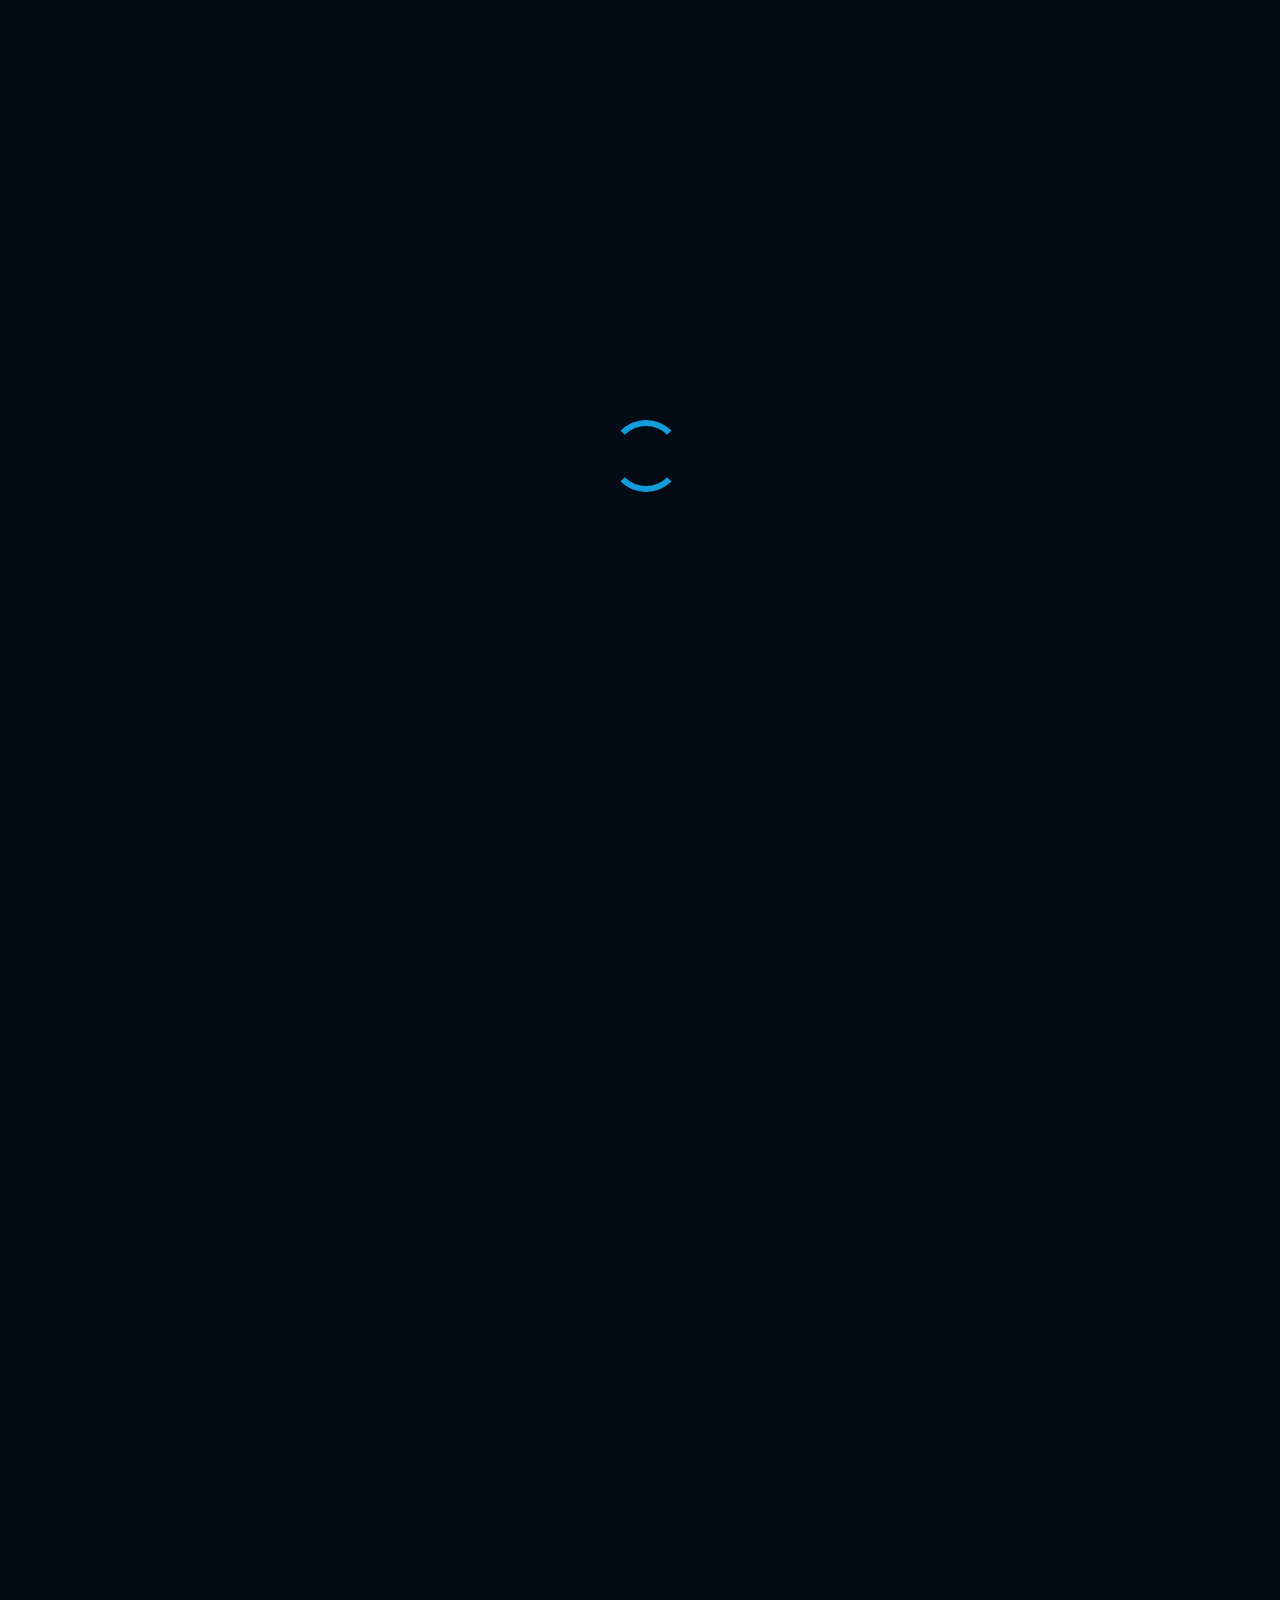
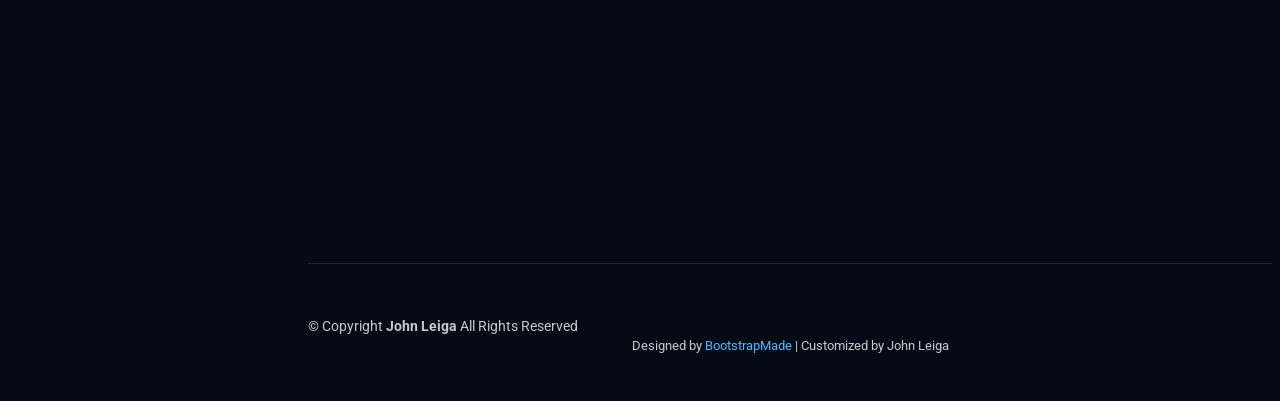
==== aerospace-pressure-transducer-redesign.html @ 1d70f631 "cosmetic update, removed location info, updated page names to reflect project titles" ====
<!DOCTYPE html>
<html lang="en">

<head>
  <meta charset="utf-8">
  <meta content="width=device-width, initial-scale=1.0" name="viewport">
  <title>Aerospace Pressure Transducer Redesign | John Leiga</title>
  <meta content="Project details for an aerospace pressure transducer redesign completed by John Leiga." name="description">
  <meta content="Pressure Transducer, Aerospace, Mechanical Engineer, John Leiga" name="keywords">

  <link href="assets/img/favicon.png" rel="icon">
  <link href="assets/img/apple-touch-icon.png" rel="apple-touch-icon">

  <link href="https://fonts.googleapis.com" rel="preconnect">
  <link href="https://fonts.gstatic.com" rel="preconnect" crossorigin>
  <link href="https://fonts.googleapis.com/css2?family=Roboto:ital,wght@0,100;0,300;0,400;0,500;0,700;0,900;1,100;0,300;1,400;1,500;1,700;1,900&family=Poppins:ital,wght@0,100;0,200;0,300;0,400;0,500;0,600;0,700;0,800;0,900;1,100;1,200;1,300;1,400;1,500;1,600;1,700;1,800;1,900&family=Raleway:ital,wght@0,100;0,200;0,300;0,400;0,500;0,600;0,700;0,800;0,900;1,100;1,200;1,300;1,400;1,500;1,600;1,700;1,800;1,900&display=swap" rel="stylesheet">

  <link href="assets/vendor/bootstrap/css/bootstrap.min.css" rel="stylesheet">
  <link href="assets/vendor/bootstrap-icons/bootstrap-icons.css" rel="stylesheet">
  <link href="assets/vendor/aos/aos.css" rel="stylesheet">
  <link href="assets/vendor/glightbox/css/glightbox.min.css" rel="stylesheet">
  <link href="assets/vendor/swiper/swiper-bundle.min.css" rel="stylesheet">

  <link href="assets/css/main.css" rel="stylesheet">
</head>

<body class="portfolio-details-page">

  <header id="header" class="header dark-background d-flex flex-column">
    <i class="header-toggle d-xl-none bi bi-list"></i>

    <div class="profile-img">
      <img src="assets/img/headshot3.jpg" alt="John Leiga" class="img-fluid rounded-circle">
    </div>

    <a href="index.html" class="logo d-flex align-items-center justify-content-center">
      <h1 class="sitename">John Leiga</h1>
    </a>

    <div class="social-links text-center">
      <a href="https://github.com/johnleiga" class="github" target="_blank" rel="noopener noreferrer"><i class="bi bi-github"></i></a>
      <a href="https://www.linkedin.com/in/john-leiga-a56b13180/" class="linkedin" target="_blank" rel="noopener noreferrer"><i class="bi bi-linkedin"></i></a>
      <a href="mailto:johnleiga9@gmail.com"><i class="bi bi-envelope"></i></a>
    </div>

    <nav id="navmenu" class="navmenu">
      <ul>
        <li><a href="index.html"><i class="bi bi-arrow-left-short navicon"></i>Return to Main Page</a></li>
      </ul>
    </nav>
  </header>

  <main class="main">

    <div class="page-title dark-background">
      <div class="container d-lg-flex justify-content-between align-items-center">
        <h1 class="mb-2 mb-lg-0">Aerospace Pressure Transducer Redesign</h1>
        <nav class="breadcrumbs">
          <ol>
            <li><a href="index.html">Home</a></li>
            <li class="current">Transducer Project</li>
          </ol>
        </nav>
      </div>
    </div>

    <section id="portfolio-details" class="portfolio-details section">
      <div class="container" data-aos="fade-up" data-aos-delay="100">

        <div class="row gy-4">

          <div class="col-lg-8">
            <div class="portfolio-details-slider swiper init-swiper">
              <script type="application/json" class="swiper-config">
                {
                  "loop": true,
                  "speed": 600,
                  "autoplay": {
                    "delay": 5000
                  },
                  "slidesPerView": "auto",
                  "pagination": {
                    "el": ".swiper-pagination",
                    "type": "bullets",
                    "clickable": true
                  }
                }
              </script>

              <div class="swiper-wrapper align-items-center">
                <div class="swiper-slide">
                  <img src="assets/img/portfolio/transducer-2.jpg.png" alt="Aerospace pressure transducer project image 3">
                </div>
              </div>
              <div class="swiper-pagination"></div>
            </div>
          </div>

          <div class="col-lg-4">
            <div class="portfolio-info project-summary-card" data-aos="fade-up" data-aos-delay="200">
              <h3>Project Summary</h3>
              <ul>
                <li><strong>Project Type</strong>: Aerospace hardware redesign</li>
                <li><strong>Role</strong>: Project Engineer</li>
                <li><strong>Primary Focus</strong>: Architecture redesign, cost reduction, validation</li>
                <li><strong>Outcome</strong>: Preserved a $40M+ program</li>
                <li><strong>Key Results</strong>: ~30% system cost reduction, ~50% gage component cost reduction</li>
              </ul>
            </div>

            <div class="portfolio-description" data-aos="fade-up" data-aos-delay="300">
              <h2>Redesigning the architecture instead of trimming the edges</h2>
              <p>
                This project focused on a high-reliability aerospace pressure transducer used in launch vehicle propulsion, satellite propellant tanks, and cryogenic service.
              </p>
              <p>
                A major customer required a steep cost reduction that put a $40M+ program at risk. The existing design did not have enough margin to absorb that reduction through incremental changes, so I approached the problem at the architecture level.
              </p>
            </div>
          </div>

        </div>

        <div class="row gy-4 mt-4">
          <div class="col-lg-12">
            <div class="portfolio-description" data-aos="fade-up" data-aos-delay="350">
              <h3>What I did</h3>
              <p>
                I identified the source of reference pressure error and redesigned the diaphragm and gage geometry so the structure operated primarily in compression instead of expansion. That change reduced the error enough to eliminate the secondary reference pressure gage.
              </p>
              <p>
                Removing that subsystem also enabled the use of lower-cost standard electronics while maintaining performance requirements.
              </p>
              <p>
                I completed full assembly design in SolidWorks, performed structural analysis, created GD&amp;T drawing packages, and worked through tolerance considerations around diaphragm motion and sensor gap. I then built and validated prototype hardware across critical pressure ranges to verify that the redesign met requirements and eliminated the original error source.
              </p>

              <h3>Why it mattered</h3>
              <ul class="content-list">
                <li><i class="bi bi-check-circle"></i> <span>Preserved a major aerospace program that was at risk due to cost pressure</span></li>
                <li><i class="bi bi-check-circle"></i> <span>Achieved approximately 30% system cost reduction</span></li>
                <li><i class="bi bi-check-circle"></i> <span>Reduced mechanical gage component cost by approximately 50%</span></li>
                <li><i class="bi bi-check-circle"></i> <span>Validated the redesign through prototype build and testing</span></li>
              </ul>

              <h3>Engineering themes</h3>
              <p>
                This project reflects first-principles reasoning, architecture-level design, and prototype validation used to improve both performance and cost.
              </p>
            </div>
          </div>
        </div>

      </div>
    </section>

  </main>

  <footer id="footer" class="footer position-relative light-background">
    <div class="container">
      <div class="copyright text-center ">
        <p>© <span>Copyright</span> <strong class="px-1 sitename">John Leiga</strong> <span>All Rights Reserved</span></p>
      </div>
      <div class="credits">
        Designed by <a href="https://bootstrapmade.com/" target="_blank" rel="noopener noreferrer">BootstrapMade</a> | Customized by John Leiga
      </div>
    </div>
  </footer>

  <a href="#" id="scroll-top" class="scroll-top d-flex align-items-center justify-content-center"><i class="bi bi-arrow-up-short"></i></a>
  <div id="preloader"></div>

  <script src="assets/vendor/bootstrap/js/bootstrap.bundle.min.js"></script>
  <script src="assets/vendor/php-email-form/validate.js"></script>
  <script src="assets/vendor/aos/aos.js"></script>
  <script src="assets/vendor/typed.js/typed.umd.js"></script>
  <script src="assets/vendor/purecounter/purecounter_vanilla.js"></script>
  <script src="assets/vendor/waypoints/noframework.waypoints.js"></script>
  <script src="assets/vendor/glightbox/js/glightbox.min.js"></script>
  <script src="assets/vendor/imagesloaded/imagesloaded.pkgd.min.js"></script>
  <script src="assets/vendor/isotope-layout/isotope.pkgd.min.js"></script>
  <script src="assets/vendor/swiper/swiper-bundle.min.js"></script>
  <script src="assets/js/main.js"></script>

</body>

</html>
---- assets/css/main.css ----
/**
* Template Name: iPortfolio
* Template URL: https://bootstrapmade.com/iportfolio-bootstrap-portfolio-websites-template/
* Updated: Jun 29 2024 with Bootstrap v5.3.3
* Author: BootstrapMade.com
* License: https://bootstrapmade.com/license/
*/

/*--------------------------------------------------------------
# Font & Color Variables
# Help: https://bootstrapmade.com/color-system/
--------------------------------------------------------------*/
/* Fonts */
:root {
  --default-font: "Roboto",  system-ui, -apple-system, "Segoe UI", Roboto, "Helvetica Neue", Arial, "Noto Sans", "Liberation Sans", sans-serif, "Apple Color Emoji", "Segoe UI Emoji", "Segoe UI Symbol", "Noto Color Emoji";
  --heading-font: "Raleway",  sans-serif;
  --nav-font: "Poppins",  sans-serif;
}

/* Global Colors - The following color variables are used throughout the website. Updating them here will change the color scheme of the entire website */
:root { 
  --background-color: #ffffff; /* Background color for the entire website, including individual sections */
  --default-color: #272829; /* Default color used for the majority of the text content across the entire website */
  --heading-color: #050d18; /* Color for headings, subheadings and title throughout the website */
  --accent-color: #149ddd; /* Accent color that represents your brand on the website. It's used for buttons, links, and other elements that need to stand out */
  --surface-color: #ffffff; /* The surface color is used as a background of boxed elements within sections, such as cards, icon boxes, or other elements that require a visual separation from the global background. */
  --contrast-color: #ffffff; /* Contrast color for text, ensuring readability against backgrounds of accent, heading, or default colors. */
}

/* Nav Menu Colors - The following color variables are used specifically for the navigation menu. They are separate from the global colors to allow for more customization options */
:root {
  --nav-color: #a8a9b4;  /* The default color of the main navmenu links */
  --nav-hover-color: #ffffff; /* Applied to main navmenu links when they are hovered over or active */
  --nav-mobile-background-color: #040b14; /* Used as the background color for mobile navigation menu */
  --nav-dropdown-background-color: #040b14; /* Used as the background color for dropdown items that appear when hovering over primary navigation items */
  --nav-dropdown-color: #a8a9b4; /* Used for navigation links of the dropdown items in the navigation menu. */
  --nav-dropdown-hover-color: #ffffff; /* Similar to --nav-hover-color, this color is applied to dropdown navigation links when they are hovered over. */
}

/* Color Presets - These classes override global colors when applied to any section or element, providing reuse of the sam color scheme. */

.light-background {
  --background-color: #f4fafd;
  --surface-color: #ffffff;
}

.dark-background {
  --background-color: #040b14;
  --default-color: #ffffff;
  --heading-color: #ffffff;
  --surface-color: #151f2b;
  --contrast-color: #ffffff;
}

/* Smooth scroll */
:root {
  scroll-behavior: smooth;
}

/*--------------------------------------------------------------
# General Styling & Shared Classes
--------------------------------------------------------------*/
body {
  color: var(--default-color);
  background-color: var(--background-color);
  font-family: var(--default-font);
}

a {
  color: var(--accent-color);
  text-decoration: none;
  transition: 0.3s;
}

a:hover {
  color: color-mix(in srgb, var(--accent-color), transparent 25%);
  text-decoration: none;
}

h1,
h2,
h3,
h4,
h5,
h6 {
  color: var(--heading-color);
  font-family: var(--heading-font);
}

/* PHP Email Form Messages
------------------------------*/
.php-email-form .error-message {
  display: none;
  background: #df1529;
  color: #ffffff;
  text-align: left;
  padding: 15px;
  margin-bottom: 24px;
  font-weight: 600;
}

.php-email-form .sent-message {
  display: none;
  color: #ffffff;
  background: #059652;
  text-align: center;
  padding: 15px;
  margin-bottom: 24px;
  font-weight: 600;
}

.php-email-form .loading {
  display: none;
  background: var(--surface-color);
  text-align: center;
  padding: 15px;
  margin-bottom: 24px;
}

.php-email-form .loading:before {
  content: "";
  display: inline-block;
  border-radius: 50%;
  width: 24px;
  height: 24px;
  margin: 0 10px -6px 0;
  border: 3px solid var(--accent-color);
  border-top-color: var(--surface-color);
  animation: php-email-form-loading 1s linear infinite;
}

@keyframes php-email-form-loading {
  0% {
    transform: rotate(0deg);
  }

  100% {
    transform: rotate(360deg);
  }
}

/*--------------------------------------------------------------
# Global Header
--------------------------------------------------------------*/
.header {
  color: var(--default-color);
  background-color: var(--background-color);
  position: fixed;
  top: 0;
  left: 0;
  bottom: 0;
  padding: 0 15px;
  width: 300px;
  transition: all ease-in-out 0.3s;
  overflow-y: auto;
  z-index: 997;
  border-right: 1px solid color-mix(in srgb, var(--default-color), transparent 90%);
}

.header .profile-img img {
  margin: 15px auto;
  display: block;
  width: 120px;
  border: 8px solid color-mix(in srgb, var(--default-color), transparent 85%);
}

.header .logo {
  line-height: 1;
  margin-bottom: 15px;
}

.header .logo img {
  max-height: 32px;
  margin-right: 8px;
}

.header .logo h1 {
  font-size: 24px;
  margin: 0;
  font-weight: 700;
  color: var(--heading-color);
}

.header .social-links {
  margin: 0 0 20px 0;
}

.header .social-links a {
  font-size: 16px;
  display: inline-flex;
  align-items: center;
  justify-content: center;
  background: color-mix(in srgb, var(--default-color), transparent 90%);
  color: var(--default-color);
  margin: 0 2px;
  border-radius: 50%;
  text-align: center;
  width: 40px;
  height: 40px;
  transition: 0.3s;
}

.header .social-links a:hover {
  color: var(--contrast-color);
  background: var(--accent-color);
}

@media (min-width: 1200px) {

  .header~main,
  .header~#footer {
    margin-left: 300px;
  }
}

@media (max-width: 1199px) {
  .header {
    left: -100%;
  }
}

.header.header-show {
  left: 0;
}

.header .header-toggle {
  color: var(--contrast-color);
  background-color: var(--accent-color);
  font-size: 22px;
  display: flex;
  align-items: center;
  justify-content: center;
  width: 40px;
  height: 40px;
  border-radius: 50%;
  cursor: pointer;
  position: fixed;
  top: 15px;
  right: 15px;
  z-index: 9999;
  transition: background-color 0.3s;
}

.header .header-toggle:hover {
  color: var(--contrast-color);
  background-color: color-mix(in srgb, var(--accent-color) 90%, white 15%);
}

/*--------------------------------------------------------------
# Navigation Menu
--------------------------------------------------------------*/
.mobile-nav-toggle {
  display: none;
}

.navmenu {
  padding: 0;
  z-index: 9997;
}

.navmenu ul {
  list-style: none;
  padding: 0 0 20px 0;
  margin: 0;
}

.navmenu a,
.navmenu a:focus {
  color: var(--nav-color);
  padding: 15px 10px;
  font-family: var(--nav-font);
  font-size: 16px;
  font-weight: 400;
  display: flex;
  align-items: center;
  white-space: nowrap;
  transition: 0.3s;
  width: 100%;
}

.navmenu a .navicon,
.navmenu a:focus .navicon {
  font-size: 20px;
  margin-right: 10px;
}

.navmenu a .toggle-dropdown,
.navmenu a:focus .toggle-dropdown {
  font-size: 12px;
  line-height: 0;
  margin-left: auto;
  width: 30px;
  height: 30px;
  display: flex;
  align-items: center;
  justify-content: center;
  border-radius: 50%;
  transition: 0.3s;
  flex-shrink: 0;
  background-color: color-mix(in srgb, var(--accent-color), transparent 90%);
}

.navmenu a .toggle-dropdown:hover,
.navmenu a:focus .toggle-dropdown:hover {
  background-color: var(--accent-color);
  color: var(--contrast-color);
}

.navmenu a:hover,
.navmenu .active,
.navmenu .active:focus {
  color: var(--nav-hover-color);
}

.navmenu a:hover .navicon,
.navmenu .active .navicon,
.navmenu .active:focus .navicon {
  color: var(--accent-color);
}

.navmenu .active .toggle-dropdown,
.navmenu .active:focus .toggle-dropdown {
  background-color: var(--accent-color);
  color: var(--contrast-color);
  transform: rotate(180deg);
}

.navmenu .dropdown {
  display: block;
}

.navmenu .dropdown a,
.navmenu .dropdown a:focus {
  color: --nav-dropdown-color;
}

.navmenu .dropdown a:hover,
.navmenu .dropdown .active,
.navmenu .dropdown .active:focus {
  color: var(--nav-dropdown-hover-color);
}

.navmenu .dropdown ul {
  position: static;
  display: none;
  z-index: 99;
  padding: 5px 10px;
  margin: 5px 10px;
  background-color: var(--nav-dropdown-background-color);
  border: 1px solid color-mix(in srgb, var(--default-color), transparent 90%);
  box-shadow: none;
  transition: all 0.5s ease-in-out;
}

.navmenu .dropdown ul ul {
  background-color: rgba(33, 37, 41, 0.1);
}

.navmenu .dropdown>.dropdown-active {
  display: block;
  background-color: rgba(33, 37, 41, 0.03);
}

/*--------------------------------------------------------------
# Global Footer
--------------------------------------------------------------*/
.footer {
  color: var(--default-color);
  background-color: var(--background-color);
  font-size: 14px;
  padding: 40px 0;
  position: relative;
  border-top: 1px solid color-mix(in srgb, var(--default-color), transparent 90%);
}

.footer .copyright p {
  margin-bottom: 0;
}

.footer .credits {
  margin-top: 4px;
  font-size: 13px;
  text-align: center;
}

/*--------------------------------------------------------------
# Preloader
--------------------------------------------------------------*/
#preloader {
  position: fixed;
  inset: 0;
  z-index: 999999;
  overflow: hidden;
  background: var(--background-color);
  transition: all 0.6s ease-out;
}

#preloader:before {
  content: "";
  position: fixed;
  top: calc(50% - 30px);
  left: calc(50% - 30px);
  border: 6px solid #ffffff;
  border-color: var(--accent-color) transparent var(--accent-color) transparent;
  border-radius: 50%;
  width: 60px;
  height: 60px;
  animation: animate-preloader 1.5s linear infinite;
}

@keyframes animate-preloader {
  0% {
    transform: rotate(0deg);
  }

  100% {
    transform: rotate(360deg);
  }
}

/*--------------------------------------------------------------
# Scroll Top Button
--------------------------------------------------------------*/
.scroll-top {
  position: fixed;
  visibility: hidden;
  opacity: 0;
  right: 15px;
  bottom: -15px;
  z-index: 99999;
  background-color: var(--accent-color);
  width: 44px;
  height: 44px;
  border-radius: 50px;
  transition: all 0.4s;
}

.scroll-top i {
  font-size: 24px;
  color: var(--contrast-color);
  line-height: 0;
}

.scroll-top:hover {
  background-color: color-mix(in srgb, var(--accent-color), transparent 20%);
  color: var(--contrast-color);
}

.scroll-top.active {
  visibility: visible;
  opacity: 1;
  bottom: 15px;
}

/*--------------------------------------------------------------
# Disable aos animation delay on mobile devices
--------------------------------------------------------------*/
@media screen and (max-width: 768px) {
  [data-aos-delay] {
    transition-delay: 0 !important;
  }
}

/*--------------------------------------------------------------
# Global Page Titles & Breadcrumbs
--------------------------------------------------------------*/
.page-title {
  color: var(--default-color);
  background-color: var(--background-color);
  padding: 25px 0;
  position: relative;
}

.page-title h1 {
  font-size: 24px;
  font-weight: 700;
}

.page-title .breadcrumbs ol {
  display: flex;
  flex-wrap: wrap;
  list-style: none;
  padding: 0;
  margin: 0;
  font-size: 14px;
  font-weight: 400;
}

.page-title .breadcrumbs ol li+li {
  padding-left: 10px;
}

.page-title .breadcrumbs ol li+li::before {
  content: "/";
  display: inline-block;
  padding-right: 10px;
  color: color-mix(in srgb, var(--default-color), transparent 70%);
}

/*--------------------------------------------------------------
# Global Sections
--------------------------------------------------------------*/
section,
.section {
  color: var(--default-color);
  background-color: var(--background-color);
  padding: 60px 0;
  overflow: clip;
}

/*--------------------------------------------------------------
# Global Section Titles
--------------------------------------------------------------*/
.section-title {
  padding-bottom: 60px;
  position: relative;
}

.section-title h2 {
  font-size: 32px;
  font-weight: 700;
  margin-bottom: 20px;
  padding-bottom: 20px;
  position: relative;
}

.section-title h2:after {
  content: "";
  position: absolute;
  display: block;
  width: 50px;
  height: 3px;
  background: var(--accent-color);
  left: 0;
  bottom: 0;
}

.section-title p {
  margin-bottom: 0;
}

/*--------------------------------------------------------------
# Hero Section
--------------------------------------------------------------*/
.hero {
  width: 100%;
  min-height: 100vh;
  position: relative;
  padding: 80px 0;
  display: flex;
  align-items: center;
  justify-content: center;
}

.hero img {
  position: absolute;
  inset: 0;
  display: block;
  width: 100%;
  height: 100%;
  object-fit: cover;
  z-index: 1;
}

.hero:before {
  content: "";
  background: color-mix(in srgb, var(--background-color), transparent 70%);
  position: absolute;
  inset: 0;
  z-index: 2;
}

.hero .container {
  position: relative;
  z-index: 3;
}

.hero h2 {
  margin: 0;
  font-size: 64px;
  font-weight: 700;
}

.hero p {
  margin: 5px 0 0 0;
  font-size: 26px;
}

.hero p span {
  letter-spacing: 1px;
  border-bottom: 2px solid var(--accent-color);
}

.hero .hero-resume-btn {
  display: inline-flex;
  align-items: center;
  gap: 10px;
  margin-top: 28px;
  padding: 14px 24px;
  border-radius: 999px;
  background: #0d6efd;
  color: #ffffff;
  font-weight: 600;
  letter-spacing: 0.01em;
  box-shadow: 0 14px 28px rgba(13, 110, 253, 0.28);
}

.hero .hero-resume-btn:hover,
.hero .hero-resume-btn:focus {
  background: #3d8bfd;
  color: #ffffff;
  transform: translateY(-1px);
}

.hero .social-links {
  margin-top: 25px;
}

.hero .social-links a {
  font-size: 24px;
  display: inline-block;
  color: color-mix(in srgb, var(--default-color), transparent 50%);
  line-height: 1;
  margin-right: 20px;
  transition: 0.3s;
}

.hero .social-links a:hover {
  color: var(--accent-color);
}

@media (max-width: 768px) {
  .hero h2 {
    font-size: 32px;
  }

  .hero p {
    font-size: 20px;
  }
}

/*--------------------------------------------------------------
# About Section
--------------------------------------------------------------*/
.about .content h2 {
  font-weight: 700;
  font-size: 24px;
}

.about .content ul {
  list-style: none;
  padding: 0;
}

.about .content ul li {
  margin-bottom: 20px;
  display: flex;
  align-items: flex-start;
}

.about .content ul strong {
  margin-right: 10px;
}

.about .content ul i {
  font-size: 16px;
  margin-right: 5px;
  margin-top: 3px;
  color: var(--accent-color);
  line-height: 0;
}

/*--------------------------------------------------------------
# Stats Section
--------------------------------------------------------------*/
.stats .stats-item {
  padding: 30px;
  width: 100%;
}

.stats .stats-item i {
  color: var(--accent-color);
  display: block;
  font-size: 44px;
  float: left;
  line-height: 0;
}

.stats .stats-item .purecounter {
  color: var(--heading-color);
  font-size: 48px;
  line-height: 40px;
  display: block;
  font-weight: 700;
  margin-left: 60px;
}

.stats .stats-item p {
  color: color-mix(in srgb, var(--default-color), transparent 40%);
  padding: 15px 0 0 0;
  margin: 0 0 0 60px;
  font-family: var(--heading-font);
  font-size: 14px;
}

/*--------------------------------------------------------------
# Skills Section
--------------------------------------------------------------*/
.skills .progress {
  height: 60px;
  display: block;
  background: none;
  border-radius: 0;
}

.skills .progress .skill {
  color: var(--heading-color);
  padding: 0;
  margin: 0 0 6px 0;
  text-transform: uppercase;
  display: block;
  font-weight: 600;
  font-family: var(--heading-font);
}

.skills .progress .skill .val {
  float: right;
  font-style: normal;
}

.skills .progress-bar-wrap {
  background: color-mix(in srgb, var(--default-color), transparent 90%);
  height: 10px;
}

.skills .progress-bar {
  width: 1px;
  height: 10px;
  transition: 0.9s;
  background-color: var(--accent-color);
}

/*--------------------------------------------------------------
# Resume Section
--------------------------------------------------------------*/
.resume .resume-title {
  color: var(--heading-color);
  font-size: 26px;
  font-weight: 700;
  margin-top: 20px;
  margin-bottom: 20px;
}

.resume .resume-item {
  padding: 0 0 20px 20px;
  margin-top: -2px;
  border-left: 2px solid var(--accent-color);
  position: relative;
}

.resume .resume-item h4 {
  line-height: 18px;
  font-size: 18px;
  font-weight: 600;
  text-transform: uppercase;
  color: color-mix(in srgb, var(--default-color), transparent 20%);
  margin-bottom: 10px;
}

.resume .resume-item h5 {
  font-size: 16px;
  padding: 5px 15px;
  display: inline-block;
  font-weight: 600;
  margin-bottom: 10px;
}

.resume .resume-item ul {
  padding-left: 20px;
}

.resume .resume-item ul li {
  padding-bottom: 10px;
}

.resume .resume-item:last-child {
  padding-bottom: 0;
}

.resume .resume-item::before {
  content: "";
  position: absolute;
  width: 16px;
  height: 16px;
  border-radius: 50px;
  left: -9px;
  top: 0;
  background: var(--background-color);
  border: 2px solid var(--accent-color);
}

/*--------------------------------------------------------------
# Portfolio Section
--------------------------------------------------------------*/
.portfolio .portfolio-filters {
  padding: 0;
  margin: 0 auto 20px auto;
  list-style: none;
  text-align: center;
}

.portfolio .portfolio-filters li {
  cursor: pointer;
  display: inline-block;
  padding: 0;
  font-size: 14px;
  font-weight: 400;
  margin: 0 10px;
  line-height: 1;
  text-transform: uppercase;
  margin-bottom: 10px;
  transition: all 0.3s ease-in-out;
}

.portfolio .portfolio-filters li:hover,
.portfolio .portfolio-filters li.filter-active {
  color: var(--accent-color);
}

.portfolio .portfolio-filters li:first-child {
  margin-left: 0;
}

.portfolio .portfolio-filters li:last-child {
  margin-right: 0;
}

@media (max-width: 575px) {
  .portfolio .portfolio-filters li {
    font-size: 14px;
    margin: 0 5px;
  }
}

.portfolio .portfolio-content {
  position: relative;
  overflow: hidden;
}

.portfolio .portfolio-content img {
  transition: 0.3s;
}

.portfolio .portfolio-content .portfolio-info {
  opacity: 0;
  position: absolute;
  inset: 0;
  z-index: 3;
  transition: all ease-in-out 0.3s;
  background: rgba(0, 0, 0, 0.6);
  padding: 15px;
}

.portfolio .portfolio-content .portfolio-info h4 {
  font-size: 14px;
  padding: 5px 10px;
  font-weight: 400;
  color: #ffffff;
  display: inline-block;
  background-color: var(--accent-color);
}

.portfolio .portfolio-content .portfolio-info p {
  position: absolute;
  bottom: 10px;
  text-align: center;
  display: inline-block;
  left: 0;
  right: 0;
  font-size: 16px;
  font-weight: 600;
  color: rgba(255, 255, 255, 0.8);
}

.portfolio .portfolio-content .portfolio-info .preview-link,
.portfolio .portfolio-content .portfolio-info .details-link {
  position: absolute;
  left: calc(50% - 40px);
  font-size: 26px;
  top: calc(50% - 14px);
  color: #fff;
  transition: 0.3s;
  line-height: 1.2;
}

.portfolio .portfolio-content .portfolio-info .preview-link:hover,
.portfolio .portfolio-content .portfolio-info .details-link:hover {
  color: var(--accent-color);
}

.portfolio .portfolio-content .portfolio-info .details-link {
  left: 50%;
  font-size: 34px;
  line-height: 0;
}

.portfolio .portfolio-content:hover .portfolio-info {
  opacity: 1;
}

.portfolio .portfolio-content:hover img {
  transform: scale(1.1);
}

/*--------------------------------------------------------------
# Services Section
--------------------------------------------------------------*/
.services .service-item {
  position: relative;
  height: 100%;
  padding: 32px 28px;
  border: 1px solid rgba(255, 255, 255, 0.14);
  border-radius: 0;
}

.services .service-item .icon {
  background: var(--accent-color);
  display: flex;
  align-items: center;
  justify-content: center;
  width: 54px;
  height: 54px;
  border-radius: 50%;
  transition: 0.5s;
  border: 1px solid var(--accent-color);
  margin-right: 20px;
}

.services .service-item .icon i {
  color: var(--contrast-color);
  font-size: 24px;
  line-height: 0;
}

.services .service-item .title {
  font-weight: 700;
  margin-bottom: 15px;
  font-size: 18px;
}

.services .service-item .title a {
  color: var(--heading-color);
}

.services .service-item .title a:hover {
  color: var(--accent-color);
}

.services .service-item .description {
  line-height: 24px;
  font-size: 14px;
}

.services .service-item h3 {
  margin: 22px 0 14px;
}

.services .service-item p {
  margin-bottom: 0;
}

/*--------------------------------------------------------------
# Testimonials Section
--------------------------------------------------------------*/
.testimonials .testimonials-carousel,
.testimonials .testimonials-slider {
  overflow: hidden;
}

.testimonials .testimonial-item {
  box-sizing: content-box;
  text-align: center;
  min-height: 320px;
}

.testimonials .testimonial-item .testimonial-img {
  width: 90px;
  border-radius: 50%;
  margin: 0 auto;
}

.testimonials .testimonial-item h3 {
  font-size: 18px;
  font-weight: bold;
  margin: 10px 0 5px 0;
}

.testimonials .testimonial-item h4 {
  font-size: 14px;
  color: color-mix(in srgb, var(--default-color), transparent 20%);
  margin: 0;
}

.testimonials .testimonial-item .quote-icon-left,
.testimonials .testimonial-item .quote-icon-right {
  color: color-mix(in srgb, var(--accent-color), transparent 40%);
  font-size: 26px;
  line-height: 0;
}

.testimonials .testimonial-item .quote-icon-left {
  display: inline-block;
  left: -5px;
  position: relative;
}

.testimonials .testimonial-item .quote-icon-right {
  display: inline-block;
  right: -5px;
  position: relative;
  top: 10px;
  transform: scale(-1, -1);
}

.testimonials .testimonial-item p {
  font-style: italic;
  margin: 0 15px 15px 15px;
  padding: 20px;
  background-color: var(--surface-color);
  position: relative;
  margin-bottom: 35px;
  border-radius: 6px;
  box-shadow: 0px 2px 15px rgba(0, 0, 0, 0.1);
}

.testimonials .testimonial-item p::after {
  content: "";
  width: 0;
  height: 0;
  border-top: 20px solid var(--surface-color);
  border-right: 20px solid transparent;
  border-left: 20px solid transparent;
  position: absolute;
  bottom: -20px;
  left: calc(50% - 20px);
}

.testimonials .swiper-wrapper {
  height: auto;
}

.testimonials .swiper-pagination {
  margin-top: 40px;
  position: relative;
}

.testimonials .swiper-pagination .swiper-pagination-bullet {
  width: 12px;
  height: 12px;
  background-color: var(--background-color);
  opacity: 1;
  border: 1px solid var(--accent-color);
}

.testimonials .swiper-pagination .swiper-pagination-bullet-active {
  background-color: var(--accent-color);
}

/*--------------------------------------------------------------
# Contact Section
--------------------------------------------------------------*/
.contact .info-wrap {
  background-color: var(--surface-color);
  box-shadow: 0px 0px 20px rgba(0, 0, 0, 0.1);
  padding: 30px;
  border: 1px solid color-mix(in srgb, var(--default-color), transparent 86%);
}

@media (max-width: 575px) {
  .contact .info-wrap {
    padding: 20px;
  }
}

.contact .info-item {
  margin-bottom: 40px;
}

.contact .info-link {
  display: flex;
  align-items: flex-start;
  color: inherit;
}

.contact .info-link:last-child {
  margin-bottom: 0;
}

.contact .info-link:hover,
.contact .info-link:focus {
  color: inherit;
}

.contact .info-item i {
  font-size: 20px;
  color: var(--accent-color);
  background: color-mix(in srgb, var(--accent-color), transparent 92%);
  width: 44px;
  height: 44px;
  display: flex;
  justify-content: center;
  align-items: center;
  border-radius: 50px;
  transition: all 0.3s ease-in-out;
  margin-right: 15px;
}

.contact .info-item h3 {
  padding: 0;
  font-size: 18px;
  font-weight: 700;
  margin-bottom: 5px;
}

.contact .info-item p {
  padding: 0;
  margin-bottom: 0;
  font-size: 14px;
}

.contact .info-wrap ul {
  list-style: none;
  padding: 0;
  margin: 0;
}

.contact .info-wrap ul li {
  display: flex;
  align-items: flex-start;
  margin-bottom: 10px;
}

.contact .info-wrap ul li i {
  font-size: 16px;
  margin-right: 6px;
  margin-top: 2px;
  color: var(--accent-color);
  line-height: 1;
  background: none !important;
  width: auto;
  height: auto;
  border-radius: 0;
}

.contact .info-item:hover i {
  background: var(--accent-color);
  color: var(--contrast-color);
}

.contact .info-link:focus-visible {
  outline: 2px solid var(--accent-color);
  outline-offset: 8px;
  border-radius: 12px;
}

.contact .php-email-form {
  background-color: var(--surface-color);
  height: 100%;
  padding: 30px;
  box-shadow: 0px 0px 20px rgba(0, 0, 0, 0.1);
}

@media (max-width: 575px) {
  .contact .php-email-form {
    padding: 20px;
  }
}

.contact .php-email-form input[type=text],
.contact .php-email-form input[type=email],
.contact .php-email-form textarea {
  font-size: 14px;
  padding: 10px 15px;
  box-shadow: none;
  border-radius: 0;
  color: var(--default-color);
  background-color: var(--surface-color);
  border-color: color-mix(in srgb, var(--default-color), transparent 80%);
}

.contact .php-email-form input[type=text]:focus,
.contact .php-email-form input[type=email]:focus,
.contact .php-email-form textarea:focus {
  border-color: var(--accent-color);
}

.contact .php-email-form input[type=text]::placeholder,
.contact .php-email-form input[type=email]::placeholder,
.contact .php-email-form textarea::placeholder {
  color: color-mix(in srgb, var(--default-color), transparent 70%);
}

.contact .php-email-form button[type=submit] {
  color: var(--contrast-color);
  background: var(--accent-color);
  border: 0;
  padding: 10px 30px;
  transition: 0.4s;
  border-radius: 50px;
}

.contact .php-email-form button[type=submit]:hover {
  background: color-mix(in srgb, var(--accent-color), transparent 25%);
}

/*--------------------------------------------------------------
# Portfolio Details Section
--------------------------------------------------------------*/
.portfolio-details .portfolio-details-slider img {
  width: 100%;
}

.portfolio-details .portfolio-details-slider .swiper-pagination {
  margin-top: 20px;
  position: relative;
}

.portfolio-details .portfolio-details-slider .swiper-pagination .swiper-pagination-bullet {
  width: 12px;
  height: 12px;
  background-color: color-mix(in srgb, var(--default-color), transparent 85%);
  opacity: 1;
}

.portfolio-details .portfolio-details-slider .swiper-pagination .swiper-pagination-bullet-active {
  background-color: var(--accent-color);
}

.portfolio-details .portfolio-info {
  padding: 30px;
  box-shadow: 0px 0 30px rgba(0, 0, 0, 0.1);
}

.portfolio-details .portfolio-info h3 {
  font-size: 22px;
  font-weight: 700;
  margin-bottom: 20px;
  padding-bottom: 20px;
  border-bottom: 1px solid color-mix(in srgb, var(--default-color), transparent 85%);
}

.portfolio-details .portfolio-info ul {
  list-style: none;
  padding: 0;
  font-size: 15px;
}

.portfolio-details .portfolio-info ul li+li {
  margin-top: 10px;
}

.portfolio-details .portfolio-description {
  padding-top: 30px;
}

.portfolio-details .portfolio-description h2 {
  font-size: 26px;
  font-weight: 700;
  margin-bottom: 20px;
}

.portfolio-details .portfolio-description p {
  padding: 0;
  color: color-mix(in srgb, var(--default-color), transparent 30%);
}

.project-summary-card {
  padding: 30px;
  border: 1px solid color-mix(in srgb, var(--default-color), transparent 86%);
  border-radius: 0;
}

.project-summary-card h3 {
  font-size: 22px;
  font-weight: 700;
  margin-bottom: 20px;
  padding-bottom: 18px;
  border-bottom: 1px solid color-mix(in srgb, var(--default-color), transparent 85%);
}

.project-summary-card ul {
  list-style: none;
  padding: 0;
  margin: 0;
  font-size: 15px;
}

.project-summary-card ul li {
  line-height: 1.6;
}

.project-summary-card ul li+li {
  margin-top: 12px;
}

.project-summary-card p:last-child {
  margin-bottom: 0;
}

.content-list {
  list-style: none;
  padding: 0;
  margin: 0 0 20px 0;
}

.content-list li {
  padding: 5px 0;
  display: flex;
  align-items: center;
  color: rgba(255, 255, 255, 0.78);
}

.content-list i {
  font-size: 20px;
  margin-right: 8px;
  color: var(--accent-color);
}

/*--------------------------------------------------------------
# Service Details Section
--------------------------------------------------------------*/
.service-details .services-list {
  margin-bottom: 20px;
}

.service-details .services-img {
  margin-bottom: 20px;
}

.starter-section .services-img {
  margin-bottom: 30px;
}

.service-details h3 {
  font-size: 26px;
  font-weight: 700;
}

.service-details h4 {
  font-size: 20px;
  font-weight: 700;
}

.service-details p {
  font-size: 15px;
}

.service-details ul {
  list-style: none;
  padding: 0;
  font-size: 15px;
}

.service-details ul li {
  padding: 5px 0;
  display: flex;
  align-items: center;
}

.service-details .project-summary-card ul li {
  padding: 0;
  display: list-item;
}

.service-details ul i {
  font-size: 20px;
  margin-right: 8px;
  color: var(--accent-color);
}

/*--------------------------------------------------------------
# Starter Section Section
--------------------------------------------------------------*/
.starter-section {
  /* Add your styles here */
}
/* ===== Full-site dark theme overrides ===== */

:root {
  --background-color: #040b14;
  --default-color: #ffffff;
  --heading-color: #ffffff;
  --accent-color: #149ddd;
  --surface-color: #0f1c2e;
  --contrast-color: #ffffff;
}

body,
section,
.section,
.main,
.footer,
.page-title {
  background-color: #040b14 !important;
  color: #ffffff !important;
}

.light-background {
  --background-color: #040b14 !important;
  --surface-color: #0f1c2e !important;
}

.dark-background {
  --background-color: #040b14 !important;
  --surface-color: #0f1c2e !important;
}

.section-title p,
.about p,
.about li,
.stats .stats-item p,
.portfolio-details .portfolio-description p,
.service-details p,
.service-details ul,
.starter-section p,
.contact .info-item p,
.contact .info-wrap p,
.contact .info-wrap li,
.footer,
.footer .credits,
.page-title .breadcrumbs,
.page-title .breadcrumbs ol li,
.page-title .breadcrumbs ol li a {
  color: rgba(255, 255, 255, 0.78) !important;
}

.contact .info-wrap,
.portfolio-details .portfolio-info,
.service-details .services-list,
.services .service-item,
.portfolio .portfolio-content,
.starter-section .info-wrap {
  background-color: #0f1c2e !important;
  box-shadow: 0px 0px 20px rgba(0, 0, 0, 0.35) !important;
}

.contact .info-wrap {
  border-color: rgba(255, 255, 255, 0.14) !important;
}

.project-summary-card {
  border-color: rgba(255, 255, 255, 0.14) !important;
}

.project-summary-card h3 {
  border-bottom-color: rgba(255, 255, 255, 0.12) !important;
}

.portfolio .portfolio-content {
  border: 1px solid rgba(255, 255, 255, 0.08);
}

.portfolio .portfolio-content .portfolio-info {
  background: rgba(4, 11, 20, 0.82) !important;
}

.contact .info-item i {
  background: rgba(20, 157, 221, 0.12) !important;
}

.contact .info-item:hover i {
  background: var(--accent-color) !important;
}

a {
  color: #4db8ff;
}

a:hover {
  color: #7ccfff;
}

h1, h2, h3, h4, h5, h6,
.about .content h2,
.portfolio-details .portfolio-description h2,
.service-details h3,
.service-details h4,
.contact .info-item h3 {
  color: #ffffff !important;
}
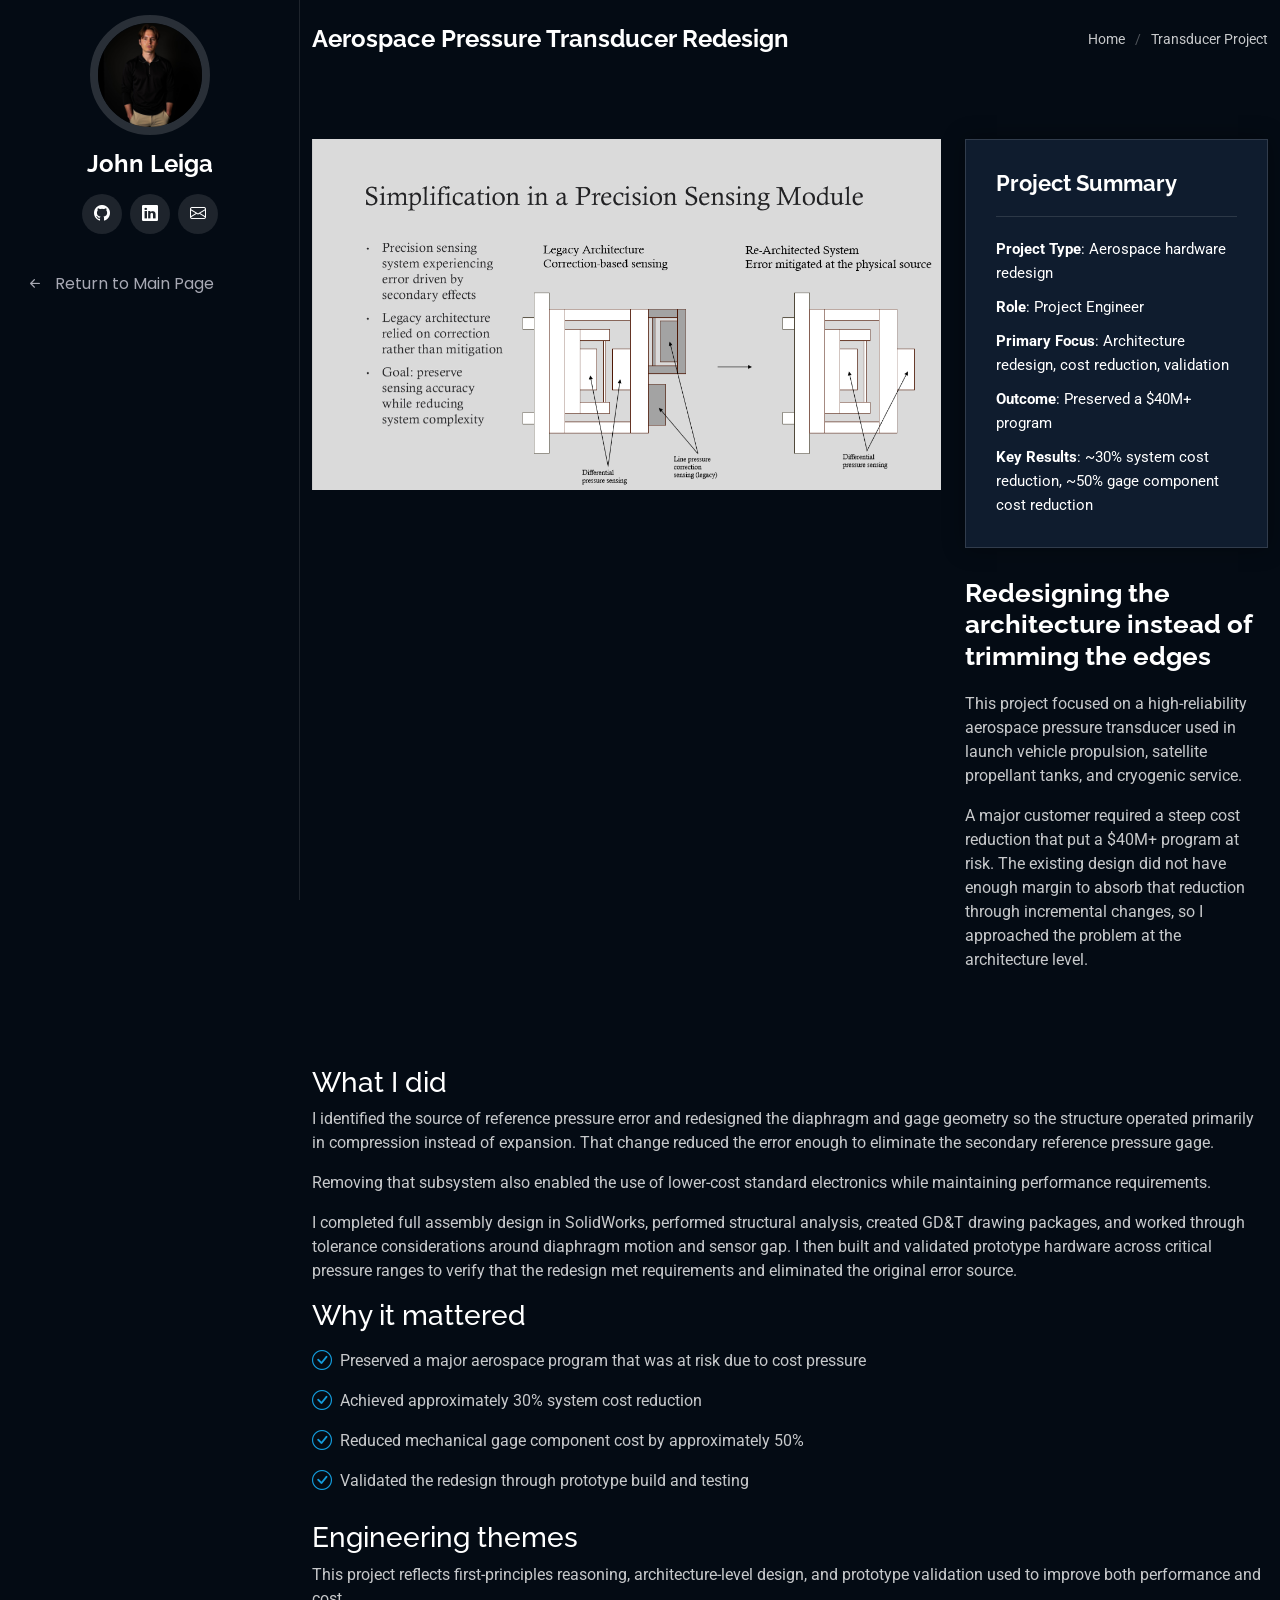
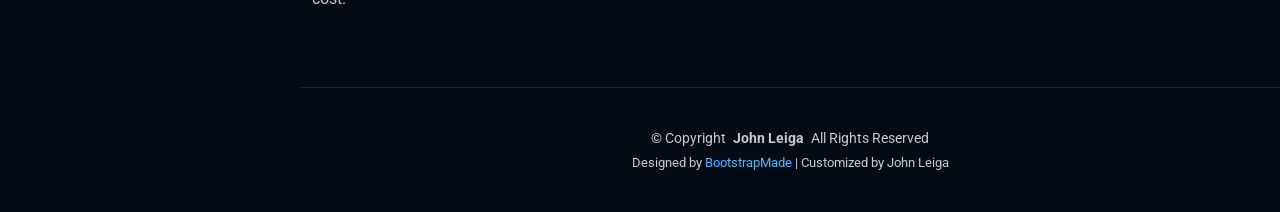
==== commit 0f67da00: "updated resume" ====
--- a/aerospace-pressure-transducer-redesign.html
+++ b/aerospace-pressure-transducer-redesign.html
@@ -1,187 +1,187 @@
-<!DOCTYPE html>
-<html lang="en">
-
-<head>
-  <meta charset="utf-8">
-  <meta content="width=device-width, initial-scale=1.0" name="viewport">
-  <title>Aerospace Pressure Transducer Redesign | John Leiga</title>
-  <meta content="Project details for an aerospace pressure transducer redesign completed by John Leiga." name="description">
-  <meta content="Pressure Transducer, Aerospace, Mechanical Engineer, John Leiga" name="keywords">
-
-  <link href="assets/img/favicon.png" rel="icon">
-  <link href="assets/img/apple-touch-icon.png" rel="apple-touch-icon">
-
-  <link href="https://fonts.googleapis.com" rel="preconnect">
-  <link href="https://fonts.gstatic.com" rel="preconnect" crossorigin>
-  <link href="https://fonts.googleapis.com/css2?family=Roboto:ital,wght@0,100;0,300;0,400;0,500;0,700;0,900;1,100;0,300;1,400;1,500;1,700;1,900&family=Poppins:ital,wght@0,100;0,200;0,300;0,400;0,500;0,600;0,700;0,800;0,900;1,100;1,200;1,300;1,400;1,500;1,600;1,700;1,800;1,900&family=Raleway:ital,wght@0,100;0,200;0,300;0,400;0,500;0,600;0,700;0,800;0,900;1,100;1,200;1,300;1,400;1,500;1,600;1,700;1,800;1,900&display=swap" rel="stylesheet">
-
-  <link href="assets/vendor/bootstrap/css/bootstrap.min.css" rel="stylesheet">
-  <link href="assets/vendor/bootstrap-icons/bootstrap-icons.css" rel="stylesheet">
-  <link href="assets/vendor/aos/aos.css" rel="stylesheet">
-  <link href="assets/vendor/glightbox/css/glightbox.min.css" rel="stylesheet">
-  <link href="assets/vendor/swiper/swiper-bundle.min.css" rel="stylesheet">
-
-  <link href="assets/css/main.css" rel="stylesheet">
-</head>
-
-<body class="portfolio-details-page">
-
-  <header id="header" class="header dark-background d-flex flex-column">
-    <i class="header-toggle d-xl-none bi bi-list"></i>
-
-    <div class="profile-img">
-      <img src="assets/img/headshot3.jpg" alt="John Leiga" class="img-fluid rounded-circle">
-    </div>
-
-    <a href="index.html" class="logo d-flex align-items-center justify-content-center">
-      <h1 class="sitename">John Leiga</h1>
-    </a>
-
-    <div class="social-links text-center">
-      <a href="https://github.com/johnleiga" class="github" target="_blank" rel="noopener noreferrer"><i class="bi bi-github"></i></a>
-      <a href="https://www.linkedin.com/in/john-leiga-a56b13180/" class="linkedin" target="_blank" rel="noopener noreferrer"><i class="bi bi-linkedin"></i></a>
-      <a href="mailto:johnleiga9@gmail.com"><i class="bi bi-envelope"></i></a>
-    </div>
-
-    <nav id="navmenu" class="navmenu">
-      <ul>
-        <li><a href="index.html"><i class="bi bi-arrow-left-short navicon"></i>Return to Main Page</a></li>
-      </ul>
-    </nav>
-  </header>
-
-  <main class="main">
-
-    <div class="page-title dark-background">
-      <div class="container d-lg-flex justify-content-between align-items-center">
-        <h1 class="mb-2 mb-lg-0">Aerospace Pressure Transducer Redesign</h1>
-        <nav class="breadcrumbs">
-          <ol>
-            <li><a href="index.html">Home</a></li>
-            <li class="current">Transducer Project</li>
-          </ol>
-        </nav>
-      </div>
-    </div>
-
-    <section id="portfolio-details" class="portfolio-details section">
-      <div class="container" data-aos="fade-up" data-aos-delay="100">
-
-        <div class="row gy-4">
-
-          <div class="col-lg-8">
-            <div class="portfolio-details-slider swiper init-swiper">
-              <script type="application/json" class="swiper-config">
-                {
-                  "loop": true,
-                  "speed": 600,
-                  "autoplay": {
-                    "delay": 5000
-                  },
-                  "slidesPerView": "auto",
-                  "pagination": {
-                    "el": ".swiper-pagination",
-                    "type": "bullets",
-                    "clickable": true
-                  }
-                }
-              </script>
-
-              <div class="swiper-wrapper align-items-center">
-                <div class="swiper-slide">
-                  <img src="assets/img/portfolio/transducer-2.jpg.png" alt="Aerospace pressure transducer project image 3">
-                </div>
-              </div>
-              <div class="swiper-pagination"></div>
-            </div>
-          </div>
-
-          <div class="col-lg-4">
-            <div class="portfolio-info project-summary-card" data-aos="fade-up" data-aos-delay="200">
-              <h3>Project Summary</h3>
-              <ul>
-                <li><strong>Project Type</strong>: Aerospace hardware redesign</li>
-                <li><strong>Role</strong>: Project Engineer</li>
-                <li><strong>Primary Focus</strong>: Architecture redesign, cost reduction, validation</li>
-                <li><strong>Outcome</strong>: Preserved a $40M+ program</li>
-                <li><strong>Key Results</strong>: ~30% system cost reduction, ~50% gage component cost reduction</li>
-              </ul>
-            </div>
-
-            <div class="portfolio-description" data-aos="fade-up" data-aos-delay="300">
-              <h2>Redesigning the architecture instead of trimming the edges</h2>
-              <p>
-                This project focused on a high-reliability aerospace pressure transducer used in launch vehicle propulsion, satellite propellant tanks, and cryogenic service.
-              </p>
-              <p>
-                A major customer required a steep cost reduction that put a $40M+ program at risk. The existing design did not have enough margin to absorb that reduction through incremental changes, so I approached the problem at the architecture level.
-              </p>
-            </div>
-          </div>
-
-        </div>
-
-        <div class="row gy-4 mt-4">
-          <div class="col-lg-12">
-            <div class="portfolio-description" data-aos="fade-up" data-aos-delay="350">
-              <h3>What I did</h3>
-              <p>
-                I identified the source of reference pressure error and redesigned the diaphragm and gage geometry so the structure operated primarily in compression instead of expansion. That change reduced the error enough to eliminate the secondary reference pressure gage.
-              </p>
-              <p>
-                Removing that subsystem also enabled the use of lower-cost standard electronics while maintaining performance requirements.
-              </p>
-              <p>
-                I completed full assembly design in SolidWorks, performed structural analysis, created GD&amp;T drawing packages, and worked through tolerance considerations around diaphragm motion and sensor gap. I then built and validated prototype hardware across critical pressure ranges to verify that the redesign met requirements and eliminated the original error source.
-              </p>
-
-              <h3>Why it mattered</h3>
-              <ul class="content-list">
-                <li><i class="bi bi-check-circle"></i> <span>Preserved a major aerospace program that was at risk due to cost pressure</span></li>
-                <li><i class="bi bi-check-circle"></i> <span>Achieved approximately 30% system cost reduction</span></li>
-                <li><i class="bi bi-check-circle"></i> <span>Reduced mechanical gage component cost by approximately 50%</span></li>
-                <li><i class="bi bi-check-circle"></i> <span>Validated the redesign through prototype build and testing</span></li>
-              </ul>
-
-              <h3>Engineering themes</h3>
-              <p>
-                This project reflects first-principles reasoning, architecture-level design, and prototype validation used to improve both performance and cost.
-              </p>
-            </div>
-          </div>
-        </div>
-
-      </div>
-    </section>
-
-  </main>
-
-  <footer id="footer" class="footer position-relative light-background">
-    <div class="container">
-      <div class="copyright text-center ">
-        <p>© <span>Copyright</span> <strong class="px-1 sitename">John Leiga</strong> <span>All Rights Reserved</span></p>
-      </div>
-      <div class="credits">
-        Designed by <a href="https://bootstrapmade.com/" target="_blank" rel="noopener noreferrer">BootstrapMade</a> | Customized by John Leiga
-      </div>
-    </div>
-  </footer>
-
-  <a href="#" id="scroll-top" class="scroll-top d-flex align-items-center justify-content-center"><i class="bi bi-arrow-up-short"></i></a>
-  <div id="preloader"></div>
-
-  <script src="assets/vendor/bootstrap/js/bootstrap.bundle.min.js"></script>
-  <script src="assets/vendor/php-email-form/validate.js"></script>
-  <script src="assets/vendor/aos/aos.js"></script>
-  <script src="assets/vendor/typed.js/typed.umd.js"></script>
-  <script src="assets/vendor/purecounter/purecounter_vanilla.js"></script>
-  <script src="assets/vendor/waypoints/noframework.waypoints.js"></script>
-  <script src="assets/vendor/glightbox/js/glightbox.min.js"></script>
-  <script src="assets/vendor/imagesloaded/imagesloaded.pkgd.min.js"></script>
-  <script src="assets/vendor/isotope-layout/isotope.pkgd.min.js"></script>
-  <script src="assets/vendor/swiper/swiper-bundle.min.js"></script>
-  <script src="assets/js/main.js"></script>
-
-</body>
-
-</html>
+<!DOCTYPE html>
+<html lang="en">
+
+<head>
+  <meta charset="utf-8">
+  <meta content="width=device-width, initial-scale=1.0" name="viewport">
+  <title>Aerospace Pressure Transducer Redesign | John Leiga</title>
+  <meta content="Project details for an aerospace pressure transducer redesign completed by John Leiga." name="description">
+  <meta content="Pressure Transducer, Aerospace, Mechanical Engineer, John Leiga" name="keywords">
+
+  <link href="assets/img/favicon.png" rel="icon">
+  <link href="assets/img/apple-touch-icon.png" rel="apple-touch-icon">
+
+  <link href="https://fonts.googleapis.com" rel="preconnect">
+  <link href="https://fonts.gstatic.com" rel="preconnect" crossorigin>
+  <link href="https://fonts.googleapis.com/css2?family=Roboto:ital,wght@0,100;0,300;0,400;0,500;0,700;0,900;1,100;0,300;1,400;1,500;1,700;1,900&family=Poppins:ital,wght@0,100;0,200;0,300;0,400;0,500;0,600;0,700;0,800;0,900;1,100;1,200;1,300;1,400;1,500;1,600;1,700;1,800;1,900&family=Raleway:ital,wght@0,100;0,200;0,300;0,400;0,500;0,600;0,700;0,800;0,900;1,100;1,200;1,300;1,400;1,500;1,600;1,700;1,800;1,900&display=swap" rel="stylesheet">
+
+  <link href="assets/vendor/bootstrap/css/bootstrap.min.css" rel="stylesheet">
+  <link href="assets/vendor/bootstrap-icons/bootstrap-icons.css" rel="stylesheet">
+  <link href="assets/vendor/aos/aos.css" rel="stylesheet">
+  <link href="assets/vendor/glightbox/css/glightbox.min.css" rel="stylesheet">
+  <link href="assets/vendor/swiper/swiper-bundle.min.css" rel="stylesheet">
+
+  <link href="assets/css/main.css" rel="stylesheet">
+</head>
+
+<body class="portfolio-details-page">
+
+  <header id="header" class="header dark-background d-flex flex-column">
+    <i class="header-toggle d-xl-none bi bi-list"></i>
+
+    <div class="profile-img">
+      <img src="assets/img/headshot3.jpg" alt="John Leiga" class="img-fluid rounded-circle">
+    </div>
+
+    <a href="index.html" class="logo d-flex align-items-center justify-content-center">
+      <h1 class="sitename">John Leiga</h1>
+    </a>
+
+    <div class="social-links text-center">
+      <a href="https://github.com/johnleiga" class="github" target="_blank" rel="noopener noreferrer"><i class="bi bi-github"></i></a>
+      <a href="https://www.linkedin.com/in/john-leiga-a56b13180/" class="linkedin" target="_blank" rel="noopener noreferrer"><i class="bi bi-linkedin"></i></a>
+      <a href="mailto:johnleiga9@gmail.com"><i class="bi bi-envelope"></i></a>
+    </div>
+
+    <nav id="navmenu" class="navmenu">
+      <ul>
+        <li><a href="index.html"><i class="bi bi-arrow-left-short navicon"></i>Return to Main Page</a></li>
+      </ul>
+    </nav>
+  </header>
+
+  <main class="main">
+
+    <div class="page-title dark-background">
+      <div class="container d-lg-flex justify-content-between align-items-center">
+        <h1 class="mb-2 mb-lg-0">Aerospace Pressure Transducer Redesign</h1>
+        <nav class="breadcrumbs">
+          <ol>
+            <li><a href="index.html">Home</a></li>
+            <li class="current">Transducer Project</li>
+          </ol>
+        </nav>
+      </div>
+    </div>
+
+    <section id="portfolio-details" class="portfolio-details section">
+      <div class="container" data-aos="fade-up" data-aos-delay="100">
+
+        <div class="row gy-4">
+
+          <div class="col-lg-8">
+            <div class="portfolio-details-slider swiper init-swiper">
+              <script type="application/json" class="swiper-config">
+                {
+                  "loop": true,
+                  "speed": 600,
+                  "autoplay": {
+                    "delay": 5000
+                  },
+                  "slidesPerView": "auto",
+                  "pagination": {
+                    "el": ".swiper-pagination",
+                    "type": "bullets",
+                    "clickable": true
+                  }
+                }
+              </script>
+
+              <div class="swiper-wrapper align-items-center">
+                <div class="swiper-slide">
+                  <img src="assets/img/portfolio/transducer-2.jpg.png" alt="Aerospace pressure transducer project image 3">
+                </div>
+              </div>
+              <div class="swiper-pagination"></div>
+            </div>
+          </div>
+
+          <div class="col-lg-4">
+            <div class="portfolio-info project-summary-card" data-aos="fade-up" data-aos-delay="200">
+              <h3>Project Summary</h3>
+              <ul>
+                <li><strong>Project Type</strong>: Aerospace hardware redesign</li>
+                <li><strong>Role</strong>: Project Engineer</li>
+                <li><strong>Primary Focus</strong>: Architecture redesign, cost reduction, validation</li>
+                <li><strong>Outcome</strong>: Preserved a $40M+ program</li>
+                <li><strong>Key Results</strong>: ~30% system cost reduction, ~50% gage component cost reduction</li>
+              </ul>
+            </div>
+
+            <div class="portfolio-description" data-aos="fade-up" data-aos-delay="300">
+              <h2>Redesigning the architecture instead of trimming the edges</h2>
+              <p>
+                This project focused on a high-reliability aerospace pressure transducer used in launch vehicle propulsion, satellite propellant tanks, and cryogenic service.
+              </p>
+              <p>
+                A major customer required a steep cost reduction that put a $40M+ program at risk. The existing design did not have enough margin to absorb that reduction through incremental changes, so I approached the problem at the architecture level.
+              </p>
+            </div>
+          </div>
+
+        </div>
+
+        <div class="row gy-4 mt-4">
+          <div class="col-lg-12">
+            <div class="portfolio-description" data-aos="fade-up" data-aos-delay="350">
+              <h3>What I did</h3>
+              <p>
+                I identified the source of reference pressure error and redesigned the diaphragm and gage geometry so the structure operated primarily in compression instead of expansion. That change reduced the error enough to eliminate the secondary reference pressure gage.
+              </p>
+              <p>
+                Removing that subsystem also enabled the use of lower-cost standard electronics while maintaining performance requirements.
+              </p>
+              <p>
+                I completed full assembly design in SolidWorks, performed structural analysis, created GD&amp;T drawing packages, and worked through tolerance considerations around diaphragm motion and sensor gap. I then built and validated prototype hardware across critical pressure ranges to verify that the redesign met requirements and eliminated the original error source.
+              </p>
+
+              <h3>Why it mattered</h3>
+              <ul class="content-list">
+                <li><i class="bi bi-check-circle"></i> <span>Preserved a major aerospace program that was at risk due to cost pressure</span></li>
+                <li><i class="bi bi-check-circle"></i> <span>Achieved approximately 30% system cost reduction</span></li>
+                <li><i class="bi bi-check-circle"></i> <span>Reduced mechanical gage component cost by approximately 50%</span></li>
+                <li><i class="bi bi-check-circle"></i> <span>Validated the redesign through prototype build and testing</span></li>
+              </ul>
+
+              <h3>Engineering themes</h3>
+              <p>
+                This project reflects first-principles reasoning, architecture-level design, and prototype validation used to improve both performance and cost.
+              </p>
+            </div>
+          </div>
+        </div>
+
+      </div>
+    </section>
+
+  </main>
+
+  <footer id="footer" class="footer position-relative light-background">
+    <div class="container">
+      <div class="copyright text-center ">
+        <p>© <span>Copyright</span> <strong class="px-1 sitename">John Leiga</strong> <span>All Rights Reserved</span></p>
+      </div>
+      <div class="credits">
+        Designed by <a href="https://bootstrapmade.com/" target="_blank" rel="noopener noreferrer">BootstrapMade</a> | Customized by John Leiga
+      </div>
+    </div>
+  </footer>
+
+  <a href="#" id="scroll-top" class="scroll-top d-flex align-items-center justify-content-center"><i class="bi bi-arrow-up-short"></i></a>
+  <div id="preloader"></div>
+
+  <script src="assets/vendor/bootstrap/js/bootstrap.bundle.min.js"></script>
+  <script src="assets/vendor/php-email-form/validate.js"></script>
+  <script src="assets/vendor/aos/aos.js"></script>
+  <script src="assets/vendor/typed.js/typed.umd.js"></script>
+  <script src="assets/vendor/purecounter/purecounter_vanilla.js"></script>
+  <script src="assets/vendor/waypoints/noframework.waypoints.js"></script>
+  <script src="assets/vendor/glightbox/js/glightbox.min.js"></script>
+  <script src="assets/vendor/imagesloaded/imagesloaded.pkgd.min.js"></script>
+  <script src="assets/vendor/isotope-layout/isotope.pkgd.min.js"></script>
+  <script src="assets/vendor/swiper/swiper-bundle.min.js"></script>
+  <script src="assets/js/main.js"></script>
+
+</body>
+
+</html>
--- a/assets/css/main.css
+++ b/assets/css/main.css
@@ -1,1490 +1,1490 @@
-/**
-* Template Name: iPortfolio
-* Template URL: https://bootstrapmade.com/iportfolio-bootstrap-portfolio-websites-template/
-* Updated: Jun 29 2024 with Bootstrap v5.3.3
-* Author: BootstrapMade.com
-* License: https://bootstrapmade.com/license/
-*/
-
-/*--------------------------------------------------------------
-# Font & Color Variables
-# Help: https://bootstrapmade.com/color-system/
---------------------------------------------------------------*/
-/* Fonts */
-:root {
-  --default-font: "Roboto",  system-ui, -apple-system, "Segoe UI", Roboto, "Helvetica Neue", Arial, "Noto Sans", "Liberation Sans", sans-serif, "Apple Color Emoji", "Segoe UI Emoji", "Segoe UI Symbol", "Noto Color Emoji";
-  --heading-font: "Raleway",  sans-serif;
-  --nav-font: "Poppins",  sans-serif;
-}
-
-/* Global Colors - The following color variables are used throughout the website. Updating them here will change the color scheme of the entire website */
-:root { 
-  --background-color: #ffffff; /* Background color for the entire website, including individual sections */
-  --default-color: #272829; /* Default color used for the majority of the text content across the entire website */
-  --heading-color: #050d18; /* Color for headings, subheadings and title throughout the website */
-  --accent-color: #149ddd; /* Accent color that represents your brand on the website. It's used for buttons, links, and other elements that need to stand out */
-  --surface-color: #ffffff; /* The surface color is used as a background of boxed elements within sections, such as cards, icon boxes, or other elements that require a visual separation from the global background. */
-  --contrast-color: #ffffff; /* Contrast color for text, ensuring readability against backgrounds of accent, heading, or default colors. */
-}
-
-/* Nav Menu Colors - The following color variables are used specifically for the navigation menu. They are separate from the global colors to allow for more customization options */
-:root {
-  --nav-color: #a8a9b4;  /* The default color of the main navmenu links */
-  --nav-hover-color: #ffffff; /* Applied to main navmenu links when they are hovered over or active */
-  --nav-mobile-background-color: #040b14; /* Used as the background color for mobile navigation menu */
-  --nav-dropdown-background-color: #040b14; /* Used as the background color for dropdown items that appear when hovering over primary navigation items */
-  --nav-dropdown-color: #a8a9b4; /* Used for navigation links of the dropdown items in the navigation menu. */
-  --nav-dropdown-hover-color: #ffffff; /* Similar to --nav-hover-color, this color is applied to dropdown navigation links when they are hovered over. */
-}
-
-/* Color Presets - These classes override global colors when applied to any section or element, providing reuse of the sam color scheme. */
-
-.light-background {
-  --background-color: #f4fafd;
-  --surface-color: #ffffff;
-}
-
-.dark-background {
-  --background-color: #040b14;
-  --default-color: #ffffff;
-  --heading-color: #ffffff;
-  --surface-color: #151f2b;
-  --contrast-color: #ffffff;
-}
-
-/* Smooth scroll */
-:root {
-  scroll-behavior: smooth;
-}
-
-/*--------------------------------------------------------------
-# General Styling & Shared Classes
---------------------------------------------------------------*/
-body {
-  color: var(--default-color);
-  background-color: var(--background-color);
-  font-family: var(--default-font);
-}
-
-a {
-  color: var(--accent-color);
-  text-decoration: none;
-  transition: 0.3s;
-}
-
-a:hover {
-  color: color-mix(in srgb, var(--accent-color), transparent 25%);
-  text-decoration: none;
-}
-
-h1,
-h2,
-h3,
-h4,
-h5,
-h6 {
-  color: var(--heading-color);
-  font-family: var(--heading-font);
-}
-
-/* PHP Email Form Messages
-------------------------------*/
-.php-email-form .error-message {
-  display: none;
-  background: #df1529;
-  color: #ffffff;
-  text-align: left;
-  padding: 15px;
-  margin-bottom: 24px;
-  font-weight: 600;
-}
-
-.php-email-form .sent-message {
-  display: none;
-  color: #ffffff;
-  background: #059652;
-  text-align: center;
-  padding: 15px;
-  margin-bottom: 24px;
-  font-weight: 600;
-}
-
-.php-email-form .loading {
-  display: none;
-  background: var(--surface-color);
-  text-align: center;
-  padding: 15px;
-  margin-bottom: 24px;
-}
-
-.php-email-form .loading:before {
-  content: "";
-  display: inline-block;
-  border-radius: 50%;
-  width: 24px;
-  height: 24px;
-  margin: 0 10px -6px 0;
-  border: 3px solid var(--accent-color);
-  border-top-color: var(--surface-color);
-  animation: php-email-form-loading 1s linear infinite;
-}
-
-@keyframes php-email-form-loading {
-  0% {
-    transform: rotate(0deg);
-  }
-
-  100% {
-    transform: rotate(360deg);
-  }
-}
-
-/*--------------------------------------------------------------
-# Global Header
---------------------------------------------------------------*/
-.header {
-  color: var(--default-color);
-  background-color: var(--background-color);
-  position: fixed;
-  top: 0;
-  left: 0;
-  bottom: 0;
-  padding: 0 15px;
-  width: 300px;
-  transition: all ease-in-out 0.3s;
-  overflow-y: auto;
-  z-index: 997;
-  border-right: 1px solid color-mix(in srgb, var(--default-color), transparent 90%);
-}
-
-.header .profile-img img {
-  margin: 15px auto;
-  display: block;
-  width: 120px;
-  border: 8px solid color-mix(in srgb, var(--default-color), transparent 85%);
-}
-
-.header .logo {
-  line-height: 1;
-  margin-bottom: 15px;
-}
-
-.header .logo img {
-  max-height: 32px;
-  margin-right: 8px;
-}
-
-.header .logo h1 {
-  font-size: 24px;
-  margin: 0;
-  font-weight: 700;
-  color: var(--heading-color);
-}
-
-.header .social-links {
-  margin: 0 0 20px 0;
-}
-
-.header .social-links a {
-  font-size: 16px;
-  display: inline-flex;
-  align-items: center;
-  justify-content: center;
-  background: color-mix(in srgb, var(--default-color), transparent 90%);
-  color: var(--default-color);
-  margin: 0 2px;
-  border-radius: 50%;
-  text-align: center;
-  width: 40px;
-  height: 40px;
-  transition: 0.3s;
-}
-
-.header .social-links a:hover {
-  color: var(--contrast-color);
-  background: var(--accent-color);
-}
-
-@media (min-width: 1200px) {
-
-  .header~main,
-  .header~#footer {
-    margin-left: 300px;
-  }
-}
-
-@media (max-width: 1199px) {
-  .header {
-    left: -100%;
-  }
-}
-
-.header.header-show {
-  left: 0;
-}
-
-.header .header-toggle {
-  color: var(--contrast-color);
-  background-color: var(--accent-color);
-  font-size: 22px;
-  display: flex;
-  align-items: center;
-  justify-content: center;
-  width: 40px;
-  height: 40px;
-  border-radius: 50%;
-  cursor: pointer;
-  position: fixed;
-  top: 15px;
-  right: 15px;
-  z-index: 9999;
-  transition: background-color 0.3s;
-}
-
-.header .header-toggle:hover {
-  color: var(--contrast-color);
-  background-color: color-mix(in srgb, var(--accent-color) 90%, white 15%);
-}
-
-/*--------------------------------------------------------------
-# Navigation Menu
---------------------------------------------------------------*/
-.mobile-nav-toggle {
-  display: none;
-}
-
-.navmenu {
-  padding: 0;
-  z-index: 9997;
-}
-
-.navmenu ul {
-  list-style: none;
-  padding: 0 0 20px 0;
-  margin: 0;
-}
-
-.navmenu a,
-.navmenu a:focus {
-  color: var(--nav-color);
-  padding: 15px 10px;
-  font-family: var(--nav-font);
-  font-size: 16px;
-  font-weight: 400;
-  display: flex;
-  align-items: center;
-  white-space: nowrap;
-  transition: 0.3s;
-  width: 100%;
-}
-
-.navmenu a .navicon,
-.navmenu a:focus .navicon {
-  font-size: 20px;
-  margin-right: 10px;
-}
-
-.navmenu a .toggle-dropdown,
-.navmenu a:focus .toggle-dropdown {
-  font-size: 12px;
-  line-height: 0;
-  margin-left: auto;
-  width: 30px;
-  height: 30px;
-  display: flex;
-  align-items: center;
-  justify-content: center;
-  border-radius: 50%;
-  transition: 0.3s;
-  flex-shrink: 0;
-  background-color: color-mix(in srgb, var(--accent-color), transparent 90%);
-}
-
-.navmenu a .toggle-dropdown:hover,
-.navmenu a:focus .toggle-dropdown:hover {
-  background-color: var(--accent-color);
-  color: var(--contrast-color);
-}
-
-.navmenu a:hover,
-.navmenu .active,
-.navmenu .active:focus {
-  color: var(--nav-hover-color);
-}
-
-.navmenu a:hover .navicon,
-.navmenu .active .navicon,
-.navmenu .active:focus .navicon {
-  color: var(--accent-color);
-}
-
-.navmenu .active .toggle-dropdown,
-.navmenu .active:focus .toggle-dropdown {
-  background-color: var(--accent-color);
-  color: var(--contrast-color);
-  transform: rotate(180deg);
-}
-
-.navmenu .dropdown {
-  display: block;
-}
-
-.navmenu .dropdown a,
-.navmenu .dropdown a:focus {
-  color: --nav-dropdown-color;
-}
-
-.navmenu .dropdown a:hover,
-.navmenu .dropdown .active,
-.navmenu .dropdown .active:focus {
-  color: var(--nav-dropdown-hover-color);
-}
-
-.navmenu .dropdown ul {
-  position: static;
-  display: none;
-  z-index: 99;
-  padding: 5px 10px;
-  margin: 5px 10px;
-  background-color: var(--nav-dropdown-background-color);
-  border: 1px solid color-mix(in srgb, var(--default-color), transparent 90%);
-  box-shadow: none;
-  transition: all 0.5s ease-in-out;
-}
-
-.navmenu .dropdown ul ul {
-  background-color: rgba(33, 37, 41, 0.1);
-}
-
-.navmenu .dropdown>.dropdown-active {
-  display: block;
-  background-color: rgba(33, 37, 41, 0.03);
-}
-
-/*--------------------------------------------------------------
-# Global Footer
---------------------------------------------------------------*/
-.footer {
-  color: var(--default-color);
-  background-color: var(--background-color);
-  font-size: 14px;
-  padding: 40px 0;
-  position: relative;
-  border-top: 1px solid color-mix(in srgb, var(--default-color), transparent 90%);
-}
-
-.footer .copyright p {
-  margin-bottom: 0;
-}
-
-.footer .credits {
-  margin-top: 4px;
-  font-size: 13px;
-  text-align: center;
-}
-
-/*--------------------------------------------------------------
-# Preloader
---------------------------------------------------------------*/
-#preloader {
-  position: fixed;
-  inset: 0;
-  z-index: 999999;
-  overflow: hidden;
-  background: var(--background-color);
-  transition: all 0.6s ease-out;
-}
-
-#preloader:before {
-  content: "";
-  position: fixed;
-  top: calc(50% - 30px);
-  left: calc(50% - 30px);
-  border: 6px solid #ffffff;
-  border-color: var(--accent-color) transparent var(--accent-color) transparent;
-  border-radius: 50%;
-  width: 60px;
-  height: 60px;
-  animation: animate-preloader 1.5s linear infinite;
-}
-
-@keyframes animate-preloader {
-  0% {
-    transform: rotate(0deg);
-  }
-
-  100% {
-    transform: rotate(360deg);
-  }
-}
-
-/*--------------------------------------------------------------
-# Scroll Top Button
---------------------------------------------------------------*/
-.scroll-top {
-  position: fixed;
-  visibility: hidden;
-  opacity: 0;
-  right: 15px;
-  bottom: -15px;
-  z-index: 99999;
-  background-color: var(--accent-color);
-  width: 44px;
-  height: 44px;
-  border-radius: 50px;
-  transition: all 0.4s;
-}
-
-.scroll-top i {
-  font-size: 24px;
-  color: var(--contrast-color);
-  line-height: 0;
-}
-
-.scroll-top:hover {
-  background-color: color-mix(in srgb, var(--accent-color), transparent 20%);
-  color: var(--contrast-color);
-}
-
-.scroll-top.active {
-  visibility: visible;
-  opacity: 1;
-  bottom: 15px;
-}
-
-/*--------------------------------------------------------------
-# Disable aos animation delay on mobile devices
---------------------------------------------------------------*/
-@media screen and (max-width: 768px) {
-  [data-aos-delay] {
-    transition-delay: 0 !important;
-  }
-}
-
-/*--------------------------------------------------------------
-# Global Page Titles & Breadcrumbs
---------------------------------------------------------------*/
-.page-title {
-  color: var(--default-color);
-  background-color: var(--background-color);
-  padding: 25px 0;
-  position: relative;
-}
-
-.page-title h1 {
-  font-size: 24px;
-  font-weight: 700;
-}
-
-.page-title .breadcrumbs ol {
-  display: flex;
-  flex-wrap: wrap;
-  list-style: none;
-  padding: 0;
-  margin: 0;
-  font-size: 14px;
-  font-weight: 400;
-}
-
-.page-title .breadcrumbs ol li+li {
-  padding-left: 10px;
-}
-
-.page-title .breadcrumbs ol li+li::before {
-  content: "/";
-  display: inline-block;
-  padding-right: 10px;
-  color: color-mix(in srgb, var(--default-color), transparent 70%);
-}
-
-/*--------------------------------------------------------------
-# Global Sections
---------------------------------------------------------------*/
-section,
-.section {
-  color: var(--default-color);
-  background-color: var(--background-color);
-  padding: 60px 0;
-  overflow: clip;
-}
-
-/*--------------------------------------------------------------
-# Global Section Titles
---------------------------------------------------------------*/
-.section-title {
-  padding-bottom: 60px;
-  position: relative;
-}
-
-.section-title h2 {
-  font-size: 32px;
-  font-weight: 700;
-  margin-bottom: 20px;
-  padding-bottom: 20px;
-  position: relative;
-}
-
-.section-title h2:after {
-  content: "";
-  position: absolute;
-  display: block;
-  width: 50px;
-  height: 3px;
-  background: var(--accent-color);
-  left: 0;
-  bottom: 0;
-}
-
-.section-title p {
-  margin-bottom: 0;
-}
-
-/*--------------------------------------------------------------
-# Hero Section
---------------------------------------------------------------*/
-.hero {
-  width: 100%;
-  min-height: 100vh;
-  position: relative;
-  padding: 80px 0;
-  display: flex;
-  align-items: center;
-  justify-content: center;
-}
-
-.hero img {
-  position: absolute;
-  inset: 0;
-  display: block;
-  width: 100%;
-  height: 100%;
-  object-fit: cover;
-  z-index: 1;
-}
-
-.hero:before {
-  content: "";
-  background: color-mix(in srgb, var(--background-color), transparent 70%);
-  position: absolute;
-  inset: 0;
-  z-index: 2;
-}
-
-.hero .container {
-  position: relative;
-  z-index: 3;
-}
-
-.hero h2 {
-  margin: 0;
-  font-size: 64px;
-  font-weight: 700;
-}
-
-.hero p {
-  margin: 5px 0 0 0;
-  font-size: 26px;
-}
-
-.hero p span {
-  letter-spacing: 1px;
-  border-bottom: 2px solid var(--accent-color);
-}
-
-.hero .hero-resume-btn {
-  display: inline-flex;
-  align-items: center;
-  gap: 10px;
-  margin-top: 28px;
-  padding: 14px 24px;
-  border-radius: 999px;
-  background: #0d6efd;
-  color: #ffffff;
-  font-weight: 600;
-  letter-spacing: 0.01em;
-  box-shadow: 0 14px 28px rgba(13, 110, 253, 0.28);
-}
-
-.hero .hero-resume-btn:hover,
-.hero .hero-resume-btn:focus {
-  background: #3d8bfd;
-  color: #ffffff;
-  transform: translateY(-1px);
-}
-
-.hero .social-links {
-  margin-top: 25px;
-}
-
-.hero .social-links a {
-  font-size: 24px;
-  display: inline-block;
-  color: color-mix(in srgb, var(--default-color), transparent 50%);
-  line-height: 1;
-  margin-right: 20px;
-  transition: 0.3s;
-}
-
-.hero .social-links a:hover {
-  color: var(--accent-color);
-}
-
-@media (max-width: 768px) {
-  .hero h2 {
-    font-size: 32px;
-  }
-
-  .hero p {
-    font-size: 20px;
-  }
-}
-
-/*--------------------------------------------------------------
-# About Section
---------------------------------------------------------------*/
-.about .content h2 {
-  font-weight: 700;
-  font-size: 24px;
-}
-
-.about .content ul {
-  list-style: none;
-  padding: 0;
-}
-
-.about .content ul li {
-  margin-bottom: 20px;
-  display: flex;
-  align-items: flex-start;
-}
-
-.about .content ul strong {
-  margin-right: 10px;
-}
-
-.about .content ul i {
-  font-size: 16px;
-  margin-right: 5px;
-  margin-top: 3px;
-  color: var(--accent-color);
-  line-height: 0;
-}
-
-/*--------------------------------------------------------------
-# Stats Section
---------------------------------------------------------------*/
-.stats .stats-item {
-  padding: 30px;
-  width: 100%;
-}
-
-.stats .stats-item i {
-  color: var(--accent-color);
-  display: block;
-  font-size: 44px;
-  float: left;
-  line-height: 0;
-}
-
-.stats .stats-item .purecounter {
-  color: var(--heading-color);
-  font-size: 48px;
-  line-height: 40px;
-  display: block;
-  font-weight: 700;
-  margin-left: 60px;
-}
-
-.stats .stats-item p {
-  color: color-mix(in srgb, var(--default-color), transparent 40%);
-  padding: 15px 0 0 0;
-  margin: 0 0 0 60px;
-  font-family: var(--heading-font);
-  font-size: 14px;
-}
-
-/*--------------------------------------------------------------
-# Skills Section
---------------------------------------------------------------*/
-.skills .progress {
-  height: 60px;
-  display: block;
-  background: none;
-  border-radius: 0;
-}
-
-.skills .progress .skill {
-  color: var(--heading-color);
-  padding: 0;
-  margin: 0 0 6px 0;
-  text-transform: uppercase;
-  display: block;
-  font-weight: 600;
-  font-family: var(--heading-font);
-}
-
-.skills .progress .skill .val {
-  float: right;
-  font-style: normal;
-}
-
-.skills .progress-bar-wrap {
-  background: color-mix(in srgb, var(--default-color), transparent 90%);
-  height: 10px;
-}
-
-.skills .progress-bar {
-  width: 1px;
-  height: 10px;
-  transition: 0.9s;
-  background-color: var(--accent-color);
-}
-
-/*--------------------------------------------------------------
-# Resume Section
---------------------------------------------------------------*/
-.resume .resume-title {
-  color: var(--heading-color);
-  font-size: 26px;
-  font-weight: 700;
-  margin-top: 20px;
-  margin-bottom: 20px;
-}
-
-.resume .resume-item {
-  padding: 0 0 20px 20px;
-  margin-top: -2px;
-  border-left: 2px solid var(--accent-color);
-  position: relative;
-}
-
-.resume .resume-item h4 {
-  line-height: 18px;
-  font-size: 18px;
-  font-weight: 600;
-  text-transform: uppercase;
-  color: color-mix(in srgb, var(--default-color), transparent 20%);
-  margin-bottom: 10px;
-}
-
-.resume .resume-item h5 {
-  font-size: 16px;
-  padding: 5px 15px;
-  display: inline-block;
-  font-weight: 600;
-  margin-bottom: 10px;
-}
-
-.resume .resume-item ul {
-  padding-left: 20px;
-}
-
-.resume .resume-item ul li {
-  padding-bottom: 10px;
-}
-
-.resume .resume-item:last-child {
-  padding-bottom: 0;
-}
-
-.resume .resume-item::before {
-  content: "";
-  position: absolute;
-  width: 16px;
-  height: 16px;
-  border-radius: 50px;
-  left: -9px;
-  top: 0;
-  background: var(--background-color);
-  border: 2px solid var(--accent-color);
-}
-
-/*--------------------------------------------------------------
-# Portfolio Section
---------------------------------------------------------------*/
-.portfolio .portfolio-filters {
-  padding: 0;
-  margin: 0 auto 20px auto;
-  list-style: none;
-  text-align: center;
-}
-
-.portfolio .portfolio-filters li {
-  cursor: pointer;
-  display: inline-block;
-  padding: 0;
-  font-size: 14px;
-  font-weight: 400;
-  margin: 0 10px;
-  line-height: 1;
-  text-transform: uppercase;
-  margin-bottom: 10px;
-  transition: all 0.3s ease-in-out;
-}
-
-.portfolio .portfolio-filters li:hover,
-.portfolio .portfolio-filters li.filter-active {
-  color: var(--accent-color);
-}
-
-.portfolio .portfolio-filters li:first-child {
-  margin-left: 0;
-}
-
-.portfolio .portfolio-filters li:last-child {
-  margin-right: 0;
-}
-
-@media (max-width: 575px) {
-  .portfolio .portfolio-filters li {
-    font-size: 14px;
-    margin: 0 5px;
-  }
-}
-
-.portfolio .portfolio-content {
-  position: relative;
-  overflow: hidden;
-}
-
-.portfolio .portfolio-content img {
-  transition: 0.3s;
-}
-
-.portfolio .portfolio-content .portfolio-info {
-  opacity: 0;
-  position: absolute;
-  inset: 0;
-  z-index: 3;
-  transition: all ease-in-out 0.3s;
-  background: rgba(0, 0, 0, 0.6);
-  padding: 15px;
-}
-
-.portfolio .portfolio-content .portfolio-info h4 {
-  font-size: 14px;
-  padding: 5px 10px;
-  font-weight: 400;
-  color: #ffffff;
-  display: inline-block;
-  background-color: var(--accent-color);
-}
-
-.portfolio .portfolio-content .portfolio-info p {
-  position: absolute;
-  bottom: 10px;
-  text-align: center;
-  display: inline-block;
-  left: 0;
-  right: 0;
-  font-size: 16px;
-  font-weight: 600;
-  color: rgba(255, 255, 255, 0.8);
-}
-
-.portfolio .portfolio-content .portfolio-info .preview-link,
-.portfolio .portfolio-content .portfolio-info .details-link {
-  position: absolute;
-  left: calc(50% - 40px);
-  font-size: 26px;
-  top: calc(50% - 14px);
-  color: #fff;
-  transition: 0.3s;
-  line-height: 1.2;
-}
-
-.portfolio .portfolio-content .portfolio-info .preview-link:hover,
-.portfolio .portfolio-content .portfolio-info .details-link:hover {
-  color: var(--accent-color);
-}
-
-.portfolio .portfolio-content .portfolio-info .details-link {
-  left: 50%;
-  font-size: 34px;
-  line-height: 0;
-}
-
-.portfolio .portfolio-content:hover .portfolio-info {
-  opacity: 1;
-}
-
-.portfolio .portfolio-content:hover img {
-  transform: scale(1.1);
-}
-
-/*--------------------------------------------------------------
-# Services Section
---------------------------------------------------------------*/
-.services .service-item {
-  position: relative;
-  height: 100%;
-  padding: 32px 28px;
-  border: 1px solid rgba(255, 255, 255, 0.14);
-  border-radius: 0;
-}
-
-.services .service-item .icon {
-  background: var(--accent-color);
-  display: flex;
-  align-items: center;
-  justify-content: center;
-  width: 54px;
-  height: 54px;
-  border-radius: 50%;
-  transition: 0.5s;
-  border: 1px solid var(--accent-color);
-  margin-right: 20px;
-}
-
-.services .service-item .icon i {
-  color: var(--contrast-color);
-  font-size: 24px;
-  line-height: 0;
-}
-
-.services .service-item .title {
-  font-weight: 700;
-  margin-bottom: 15px;
-  font-size: 18px;
-}
-
-.services .service-item .title a {
-  color: var(--heading-color);
-}
-
-.services .service-item .title a:hover {
-  color: var(--accent-color);
-}
-
-.services .service-item .description {
-  line-height: 24px;
-  font-size: 14px;
-}
-
-.services .service-item h3 {
-  margin: 22px 0 14px;
-}
-
-.services .service-item p {
-  margin-bottom: 0;
-}
-
-/*--------------------------------------------------------------
-# Testimonials Section
---------------------------------------------------------------*/
-.testimonials .testimonials-carousel,
-.testimonials .testimonials-slider {
-  overflow: hidden;
-}
-
-.testimonials .testimonial-item {
-  box-sizing: content-box;
-  text-align: center;
-  min-height: 320px;
-}
-
-.testimonials .testimonial-item .testimonial-img {
-  width: 90px;
-  border-radius: 50%;
-  margin: 0 auto;
-}
-
-.testimonials .testimonial-item h3 {
-  font-size: 18px;
-  font-weight: bold;
-  margin: 10px 0 5px 0;
-}
-
-.testimonials .testimonial-item h4 {
-  font-size: 14px;
-  color: color-mix(in srgb, var(--default-color), transparent 20%);
-  margin: 0;
-}
-
-.testimonials .testimonial-item .quote-icon-left,
-.testimonials .testimonial-item .quote-icon-right {
-  color: color-mix(in srgb, var(--accent-color), transparent 40%);
-  font-size: 26px;
-  line-height: 0;
-}
-
-.testimonials .testimonial-item .quote-icon-left {
-  display: inline-block;
-  left: -5px;
-  position: relative;
-}
-
-.testimonials .testimonial-item .quote-icon-right {
-  display: inline-block;
-  right: -5px;
-  position: relative;
-  top: 10px;
-  transform: scale(-1, -1);
-}
-
-.testimonials .testimonial-item p {
-  font-style: italic;
-  margin: 0 15px 15px 15px;
-  padding: 20px;
-  background-color: var(--surface-color);
-  position: relative;
-  margin-bottom: 35px;
-  border-radius: 6px;
-  box-shadow: 0px 2px 15px rgba(0, 0, 0, 0.1);
-}
-
-.testimonials .testimonial-item p::after {
-  content: "";
-  width: 0;
-  height: 0;
-  border-top: 20px solid var(--surface-color);
-  border-right: 20px solid transparent;
-  border-left: 20px solid transparent;
-  position: absolute;
-  bottom: -20px;
-  left: calc(50% - 20px);
-}
-
-.testimonials .swiper-wrapper {
-  height: auto;
-}
-
-.testimonials .swiper-pagination {
-  margin-top: 40px;
-  position: relative;
-}
-
-.testimonials .swiper-pagination .swiper-pagination-bullet {
-  width: 12px;
-  height: 12px;
-  background-color: var(--background-color);
-  opacity: 1;
-  border: 1px solid var(--accent-color);
-}
-
-.testimonials .swiper-pagination .swiper-pagination-bullet-active {
-  background-color: var(--accent-color);
-}
-
-/*--------------------------------------------------------------
-# Contact Section
---------------------------------------------------------------*/
-.contact .info-wrap {
-  background-color: var(--surface-color);
-  box-shadow: 0px 0px 20px rgba(0, 0, 0, 0.1);
-  padding: 30px;
-  border: 1px solid color-mix(in srgb, var(--default-color), transparent 86%);
-}
-
-@media (max-width: 575px) {
-  .contact .info-wrap {
-    padding: 20px;
-  }
-}
-
-.contact .info-item {
-  margin-bottom: 40px;
-}
-
-.contact .info-link {
-  display: flex;
-  align-items: flex-start;
-  color: inherit;
-}
-
-.contact .info-link:last-child {
-  margin-bottom: 0;
-}
-
-.contact .info-link:hover,
-.contact .info-link:focus {
-  color: inherit;
-}
-
-.contact .info-item i {
-  font-size: 20px;
-  color: var(--accent-color);
-  background: color-mix(in srgb, var(--accent-color), transparent 92%);
-  width: 44px;
-  height: 44px;
-  display: flex;
-  justify-content: center;
-  align-items: center;
-  border-radius: 50px;
-  transition: all 0.3s ease-in-out;
-  margin-right: 15px;
-}
-
-.contact .info-item h3 {
-  padding: 0;
-  font-size: 18px;
-  font-weight: 700;
-  margin-bottom: 5px;
-}
-
-.contact .info-item p {
-  padding: 0;
-  margin-bottom: 0;
-  font-size: 14px;
-}
-
-.contact .info-wrap ul {
-  list-style: none;
-  padding: 0;
-  margin: 0;
-}
-
-.contact .info-wrap ul li {
-  display: flex;
-  align-items: flex-start;
-  margin-bottom: 10px;
-}
-
-.contact .info-wrap ul li i {
-  font-size: 16px;
-  margin-right: 6px;
-  margin-top: 2px;
-  color: var(--accent-color);
-  line-height: 1;
-  background: none !important;
-  width: auto;
-  height: auto;
-  border-radius: 0;
-}
-
-.contact .info-item:hover i {
-  background: var(--accent-color);
-  color: var(--contrast-color);
-}
-
-.contact .info-link:focus-visible {
-  outline: 2px solid var(--accent-color);
-  outline-offset: 8px;
-  border-radius: 12px;
-}
-
-.contact .php-email-form {
-  background-color: var(--surface-color);
-  height: 100%;
-  padding: 30px;
-  box-shadow: 0px 0px 20px rgba(0, 0, 0, 0.1);
-}
-
-@media (max-width: 575px) {
-  .contact .php-email-form {
-    padding: 20px;
-  }
-}
-
-.contact .php-email-form input[type=text],
-.contact .php-email-form input[type=email],
-.contact .php-email-form textarea {
-  font-size: 14px;
-  padding: 10px 15px;
-  box-shadow: none;
-  border-radius: 0;
-  color: var(--default-color);
-  background-color: var(--surface-color);
-  border-color: color-mix(in srgb, var(--default-color), transparent 80%);
-}
-
-.contact .php-email-form input[type=text]:focus,
-.contact .php-email-form input[type=email]:focus,
-.contact .php-email-form textarea:focus {
-  border-color: var(--accent-color);
-}
-
-.contact .php-email-form input[type=text]::placeholder,
-.contact .php-email-form input[type=email]::placeholder,
-.contact .php-email-form textarea::placeholder {
-  color: color-mix(in srgb, var(--default-color), transparent 70%);
-}
-
-.contact .php-email-form button[type=submit] {
-  color: var(--contrast-color);
-  background: var(--accent-color);
-  border: 0;
-  padding: 10px 30px;
-  transition: 0.4s;
-  border-radius: 50px;
-}
-
-.contact .php-email-form button[type=submit]:hover {
-  background: color-mix(in srgb, var(--accent-color), transparent 25%);
-}
-
-/*--------------------------------------------------------------
-# Portfolio Details Section
---------------------------------------------------------------*/
-.portfolio-details .portfolio-details-slider img {
-  width: 100%;
-}
-
-.portfolio-details .portfolio-details-slider .swiper-pagination {
-  margin-top: 20px;
-  position: relative;
-}
-
-.portfolio-details .portfolio-details-slider .swiper-pagination .swiper-pagination-bullet {
-  width: 12px;
-  height: 12px;
-  background-color: color-mix(in srgb, var(--default-color), transparent 85%);
-  opacity: 1;
-}
-
-.portfolio-details .portfolio-details-slider .swiper-pagination .swiper-pagination-bullet-active {
-  background-color: var(--accent-color);
-}
-
-.portfolio-details .portfolio-info {
-  padding: 30px;
-  box-shadow: 0px 0 30px rgba(0, 0, 0, 0.1);
-}
-
-.portfolio-details .portfolio-info h3 {
-  font-size: 22px;
-  font-weight: 700;
-  margin-bottom: 20px;
-  padding-bottom: 20px;
-  border-bottom: 1px solid color-mix(in srgb, var(--default-color), transparent 85%);
-}
-
-.portfolio-details .portfolio-info ul {
-  list-style: none;
-  padding: 0;
-  font-size: 15px;
-}
-
-.portfolio-details .portfolio-info ul li+li {
-  margin-top: 10px;
-}
-
-.portfolio-details .portfolio-description {
-  padding-top: 30px;
-}
-
-.portfolio-details .portfolio-description h2 {
-  font-size: 26px;
-  font-weight: 700;
-  margin-bottom: 20px;
-}
-
-.portfolio-details .portfolio-description p {
-  padding: 0;
-  color: color-mix(in srgb, var(--default-color), transparent 30%);
-}
-
-.project-summary-card {
-  padding: 30px;
-  border: 1px solid color-mix(in srgb, var(--default-color), transparent 86%);
-  border-radius: 0;
-}
-
-.project-summary-card h3 {
-  font-size: 22px;
-  font-weight: 700;
-  margin-bottom: 20px;
-  padding-bottom: 18px;
-  border-bottom: 1px solid color-mix(in srgb, var(--default-color), transparent 85%);
-}
-
-.project-summary-card ul {
-  list-style: none;
-  padding: 0;
-  margin: 0;
-  font-size: 15px;
-}
-
-.project-summary-card ul li {
-  line-height: 1.6;
-}
-
-.project-summary-card ul li+li {
-  margin-top: 12px;
-}
-
-.project-summary-card p:last-child {
-  margin-bottom: 0;
-}
-
-.content-list {
-  list-style: none;
-  padding: 0;
-  margin: 0 0 20px 0;
-}
-
-.content-list li {
-  padding: 5px 0;
-  display: flex;
-  align-items: center;
-  color: rgba(255, 255, 255, 0.78);
-}
-
-.content-list i {
-  font-size: 20px;
-  margin-right: 8px;
-  color: var(--accent-color);
-}
-
-/*--------------------------------------------------------------
-# Service Details Section
---------------------------------------------------------------*/
-.service-details .services-list {
-  margin-bottom: 20px;
-}
-
-.service-details .services-img {
-  margin-bottom: 20px;
-}
-
-.starter-section .services-img {
-  margin-bottom: 30px;
-}
-
-.service-details h3 {
-  font-size: 26px;
-  font-weight: 700;
-}
-
-.service-details h4 {
-  font-size: 20px;
-  font-weight: 700;
-}
-
-.service-details p {
-  font-size: 15px;
-}
-
-.service-details ul {
-  list-style: none;
-  padding: 0;
-  font-size: 15px;
-}
-
-.service-details ul li {
-  padding: 5px 0;
-  display: flex;
-  align-items: center;
-}
-
-.service-details .project-summary-card ul li {
-  padding: 0;
-  display: list-item;
-}
-
-.service-details ul i {
-  font-size: 20px;
-  margin-right: 8px;
-  color: var(--accent-color);
-}
-
-/*--------------------------------------------------------------
-# Starter Section Section
---------------------------------------------------------------*/
-.starter-section {
-  /* Add your styles here */
-}
-/* ===== Full-site dark theme overrides ===== */
-
-:root {
-  --background-color: #040b14;
-  --default-color: #ffffff;
-  --heading-color: #ffffff;
-  --accent-color: #149ddd;
-  --surface-color: #0f1c2e;
-  --contrast-color: #ffffff;
-}
-
-body,
-section,
-.section,
-.main,
-.footer,
-.page-title {
-  background-color: #040b14 !important;
-  color: #ffffff !important;
-}
-
-.light-background {
-  --background-color: #040b14 !important;
-  --surface-color: #0f1c2e !important;
-}
-
-.dark-background {
-  --background-color: #040b14 !important;
-  --surface-color: #0f1c2e !important;
-}
-
-.section-title p,
-.about p,
-.about li,
-.stats .stats-item p,
-.portfolio-details .portfolio-description p,
-.service-details p,
-.service-details ul,
-.starter-section p,
-.contact .info-item p,
-.contact .info-wrap p,
-.contact .info-wrap li,
-.footer,
-.footer .credits,
-.page-title .breadcrumbs,
-.page-title .breadcrumbs ol li,
-.page-title .breadcrumbs ol li a {
-  color: rgba(255, 255, 255, 0.78) !important;
-}
-
-.contact .info-wrap,
-.portfolio-details .portfolio-info,
-.service-details .services-list,
-.services .service-item,
-.portfolio .portfolio-content,
-.starter-section .info-wrap {
-  background-color: #0f1c2e !important;
-  box-shadow: 0px 0px 20px rgba(0, 0, 0, 0.35) !important;
-}
-
-.contact .info-wrap {
-  border-color: rgba(255, 255, 255, 0.14) !important;
-}
-
-.project-summary-card {
-  border-color: rgba(255, 255, 255, 0.14) !important;
-}
-
-.project-summary-card h3 {
-  border-bottom-color: rgba(255, 255, 255, 0.12) !important;
-}
-
-.portfolio .portfolio-content {
-  border: 1px solid rgba(255, 255, 255, 0.08);
-}
-
-.portfolio .portfolio-content .portfolio-info {
-  background: rgba(4, 11, 20, 0.82) !important;
-}
-
-.contact .info-item i {
-  background: rgba(20, 157, 221, 0.12) !important;
-}
-
-.contact .info-item:hover i {
-  background: var(--accent-color) !important;
-}
-
-a {
-  color: #4db8ff;
-}
-
-a:hover {
-  color: #7ccfff;
-}
-
-h1, h2, h3, h4, h5, h6,
-.about .content h2,
-.portfolio-details .portfolio-description h2,
-.service-details h3,
-.service-details h4,
-.contact .info-item h3 {
-  color: #ffffff !important;
-}
+/**
+* Template Name: iPortfolio
+* Template URL: https://bootstrapmade.com/iportfolio-bootstrap-portfolio-websites-template/
+* Updated: Jun 29 2024 with Bootstrap v5.3.3
+* Author: BootstrapMade.com
+* License: https://bootstrapmade.com/license/
+*/
+
+/*--------------------------------------------------------------
+# Font & Color Variables
+# Help: https://bootstrapmade.com/color-system/
+--------------------------------------------------------------*/
+/* Fonts */
+:root {
+  --default-font: "Roboto",  system-ui, -apple-system, "Segoe UI", Roboto, "Helvetica Neue", Arial, "Noto Sans", "Liberation Sans", sans-serif, "Apple Color Emoji", "Segoe UI Emoji", "Segoe UI Symbol", "Noto Color Emoji";
+  --heading-font: "Raleway",  sans-serif;
+  --nav-font: "Poppins",  sans-serif;
+}
+
+/* Global Colors - The following color variables are used throughout the website. Updating them here will change the color scheme of the entire website */
+:root { 
+  --background-color: #ffffff; /* Background color for the entire website, including individual sections */
+  --default-color: #272829; /* Default color used for the majority of the text content across the entire website */
+  --heading-color: #050d18; /* Color for headings, subheadings and title throughout the website */
+  --accent-color: #149ddd; /* Accent color that represents your brand on the website. It's used for buttons, links, and other elements that need to stand out */
+  --surface-color: #ffffff; /* The surface color is used as a background of boxed elements within sections, such as cards, icon boxes, or other elements that require a visual separation from the global background. */
+  --contrast-color: #ffffff; /* Contrast color for text, ensuring readability against backgrounds of accent, heading, or default colors. */
+}
+
+/* Nav Menu Colors - The following color variables are used specifically for the navigation menu. They are separate from the global colors to allow for more customization options */
+:root {
+  --nav-color: #a8a9b4;  /* The default color of the main navmenu links */
+  --nav-hover-color: #ffffff; /* Applied to main navmenu links when they are hovered over or active */
+  --nav-mobile-background-color: #040b14; /* Used as the background color for mobile navigation menu */
+  --nav-dropdown-background-color: #040b14; /* Used as the background color for dropdown items that appear when hovering over primary navigation items */
+  --nav-dropdown-color: #a8a9b4; /* Used for navigation links of the dropdown items in the navigation menu. */
+  --nav-dropdown-hover-color: #ffffff; /* Similar to --nav-hover-color, this color is applied to dropdown navigation links when they are hovered over. */
+}
+
+/* Color Presets - These classes override global colors when applied to any section or element, providing reuse of the sam color scheme. */
+
+.light-background {
+  --background-color: #f4fafd;
+  --surface-color: #ffffff;
+}
+
+.dark-background {
+  --background-color: #040b14;
+  --default-color: #ffffff;
+  --heading-color: #ffffff;
+  --surface-color: #151f2b;
+  --contrast-color: #ffffff;
+}
+
+/* Smooth scroll */
+:root {
+  scroll-behavior: smooth;
+}
+
+/*--------------------------------------------------------------
+# General Styling & Shared Classes
+--------------------------------------------------------------*/
+body {
+  color: var(--default-color);
+  background-color: var(--background-color);
+  font-family: var(--default-font);
+}
+
+a {
+  color: var(--accent-color);
+  text-decoration: none;
+  transition: 0.3s;
+}
+
+a:hover {
+  color: color-mix(in srgb, var(--accent-color), transparent 25%);
+  text-decoration: none;
+}
+
+h1,
+h2,
+h3,
+h4,
+h5,
+h6 {
+  color: var(--heading-color);
+  font-family: var(--heading-font);
+}
+
+/* PHP Email Form Messages
+------------------------------*/
+.php-email-form .error-message {
+  display: none;
+  background: #df1529;
+  color: #ffffff;
+  text-align: left;
+  padding: 15px;
+  margin-bottom: 24px;
+  font-weight: 600;
+}
+
+.php-email-form .sent-message {
+  display: none;
+  color: #ffffff;
+  background: #059652;
+  text-align: center;
+  padding: 15px;
+  margin-bottom: 24px;
+  font-weight: 600;
+}
+
+.php-email-form .loading {
+  display: none;
+  background: var(--surface-color);
+  text-align: center;
+  padding: 15px;
+  margin-bottom: 24px;
+}
+
+.php-email-form .loading:before {
+  content: "";
+  display: inline-block;
+  border-radius: 50%;
+  width: 24px;
+  height: 24px;
+  margin: 0 10px -6px 0;
+  border: 3px solid var(--accent-color);
+  border-top-color: var(--surface-color);
+  animation: php-email-form-loading 1s linear infinite;
+}
+
+@keyframes php-email-form-loading {
+  0% {
+    transform: rotate(0deg);
+  }
+
+  100% {
+    transform: rotate(360deg);
+  }
+}
+
+/*--------------------------------------------------------------
+# Global Header
+--------------------------------------------------------------*/
+.header {
+  color: var(--default-color);
+  background-color: var(--background-color);
+  position: fixed;
+  top: 0;
+  left: 0;
+  bottom: 0;
+  padding: 0 15px;
+  width: 300px;
+  transition: all ease-in-out 0.3s;
+  overflow-y: auto;
+  z-index: 997;
+  border-right: 1px solid color-mix(in srgb, var(--default-color), transparent 90%);
+}
+
+.header .profile-img img {
+  margin: 15px auto;
+  display: block;
+  width: 120px;
+  border: 8px solid color-mix(in srgb, var(--default-color), transparent 85%);
+}
+
+.header .logo {
+  line-height: 1;
+  margin-bottom: 15px;
+}
+
+.header .logo img {
+  max-height: 32px;
+  margin-right: 8px;
+}
+
+.header .logo h1 {
+  font-size: 24px;
+  margin: 0;
+  font-weight: 700;
+  color: var(--heading-color);
+}
+
+.header .social-links {
+  margin: 0 0 20px 0;
+}
+
+.header .social-links a {
+  font-size: 16px;
+  display: inline-flex;
+  align-items: center;
+  justify-content: center;
+  background: color-mix(in srgb, var(--default-color), transparent 90%);
+  color: var(--default-color);
+  margin: 0 2px;
+  border-radius: 50%;
+  text-align: center;
+  width: 40px;
+  height: 40px;
+  transition: 0.3s;
+}
+
+.header .social-links a:hover {
+  color: var(--contrast-color);
+  background: var(--accent-color);
+}
+
+@media (min-width: 1200px) {
+
+  .header~main,
+  .header~#footer {
+    margin-left: 300px;
+  }
+}
+
+@media (max-width: 1199px) {
+  .header {
+    left: -100%;
+  }
+}
+
+.header.header-show {
+  left: 0;
+}
+
+.header .header-toggle {
+  color: var(--contrast-color);
+  background-color: var(--accent-color);
+  font-size: 22px;
+  display: flex;
+  align-items: center;
+  justify-content: center;
+  width: 40px;
+  height: 40px;
+  border-radius: 50%;
+  cursor: pointer;
+  position: fixed;
+  top: 15px;
+  right: 15px;
+  z-index: 9999;
+  transition: background-color 0.3s;
+}
+
+.header .header-toggle:hover {
+  color: var(--contrast-color);
+  background-color: color-mix(in srgb, var(--accent-color) 90%, white 15%);
+}
+
+/*--------------------------------------------------------------
+# Navigation Menu
+--------------------------------------------------------------*/
+.mobile-nav-toggle {
+  display: none;
+}
+
+.navmenu {
+  padding: 0;
+  z-index: 9997;
+}
+
+.navmenu ul {
+  list-style: none;
+  padding: 0 0 20px 0;
+  margin: 0;
+}
+
+.navmenu a,
+.navmenu a:focus {
+  color: var(--nav-color);
+  padding: 15px 10px;
+  font-family: var(--nav-font);
+  font-size: 16px;
+  font-weight: 400;
+  display: flex;
+  align-items: center;
+  white-space: nowrap;
+  transition: 0.3s;
+  width: 100%;
+}
+
+.navmenu a .navicon,
+.navmenu a:focus .navicon {
+  font-size: 20px;
+  margin-right: 10px;
+}
+
+.navmenu a .toggle-dropdown,
+.navmenu a:focus .toggle-dropdown {
+  font-size: 12px;
+  line-height: 0;
+  margin-left: auto;
+  width: 30px;
+  height: 30px;
+  display: flex;
+  align-items: center;
+  justify-content: center;
+  border-radius: 50%;
+  transition: 0.3s;
+  flex-shrink: 0;
+  background-color: color-mix(in srgb, var(--accent-color), transparent 90%);
+}
+
+.navmenu a .toggle-dropdown:hover,
+.navmenu a:focus .toggle-dropdown:hover {
+  background-color: var(--accent-color);
+  color: var(--contrast-color);
+}
+
+.navmenu a:hover,
+.navmenu .active,
+.navmenu .active:focus {
+  color: var(--nav-hover-color);
+}
+
+.navmenu a:hover .navicon,
+.navmenu .active .navicon,
+.navmenu .active:focus .navicon {
+  color: var(--accent-color);
+}
+
+.navmenu .active .toggle-dropdown,
+.navmenu .active:focus .toggle-dropdown {
+  background-color: var(--accent-color);
+  color: var(--contrast-color);
+  transform: rotate(180deg);
+}
+
+.navmenu .dropdown {
+  display: block;
+}
+
+.navmenu .dropdown a,
+.navmenu .dropdown a:focus {
+  color: --nav-dropdown-color;
+}
+
+.navmenu .dropdown a:hover,
+.navmenu .dropdown .active,
+.navmenu .dropdown .active:focus {
+  color: var(--nav-dropdown-hover-color);
+}
+
+.navmenu .dropdown ul {
+  position: static;
+  display: none;
+  z-index: 99;
+  padding: 5px 10px;
+  margin: 5px 10px;
+  background-color: var(--nav-dropdown-background-color);
+  border: 1px solid color-mix(in srgb, var(--default-color), transparent 90%);
+  box-shadow: none;
+  transition: all 0.5s ease-in-out;
+}
+
+.navmenu .dropdown ul ul {
+  background-color: rgba(33, 37, 41, 0.1);
+}
+
+.navmenu .dropdown>.dropdown-active {
+  display: block;
+  background-color: rgba(33, 37, 41, 0.03);
+}
+
+/*--------------------------------------------------------------
+# Global Footer
+--------------------------------------------------------------*/
+.footer {
+  color: var(--default-color);
+  background-color: var(--background-color);
+  font-size: 14px;
+  padding: 40px 0;
+  position: relative;
+  border-top: 1px solid color-mix(in srgb, var(--default-color), transparent 90%);
+}
+
+.footer .copyright p {
+  margin-bottom: 0;
+}
+
+.footer .credits {
+  margin-top: 4px;
+  font-size: 13px;
+  text-align: center;
+}
+
+/*--------------------------------------------------------------
+# Preloader
+--------------------------------------------------------------*/
+#preloader {
+  position: fixed;
+  inset: 0;
+  z-index: 999999;
+  overflow: hidden;
+  background: var(--background-color);
+  transition: all 0.6s ease-out;
+}
+
+#preloader:before {
+  content: "";
+  position: fixed;
+  top: calc(50% - 30px);
+  left: calc(50% - 30px);
+  border: 6px solid #ffffff;
+  border-color: var(--accent-color) transparent var(--accent-color) transparent;
+  border-radius: 50%;
+  width: 60px;
+  height: 60px;
+  animation: animate-preloader 1.5s linear infinite;
+}
+
+@keyframes animate-preloader {
+  0% {
+    transform: rotate(0deg);
+  }
+
+  100% {
+    transform: rotate(360deg);
+  }
+}
+
+/*--------------------------------------------------------------
+# Scroll Top Button
+--------------------------------------------------------------*/
+.scroll-top {
+  position: fixed;
+  visibility: hidden;
+  opacity: 0;
+  right: 15px;
+  bottom: -15px;
+  z-index: 99999;
+  background-color: var(--accent-color);
+  width: 44px;
+  height: 44px;
+  border-radius: 50px;
+  transition: all 0.4s;
+}
+
+.scroll-top i {
+  font-size: 24px;
+  color: var(--contrast-color);
+  line-height: 0;
+}
+
+.scroll-top:hover {
+  background-color: color-mix(in srgb, var(--accent-color), transparent 20%);
+  color: var(--contrast-color);
+}
+
+.scroll-top.active {
+  visibility: visible;
+  opacity: 1;
+  bottom: 15px;
+}
+
+/*--------------------------------------------------------------
+# Disable aos animation delay on mobile devices
+--------------------------------------------------------------*/
+@media screen and (max-width: 768px) {
+  [data-aos-delay] {
+    transition-delay: 0 !important;
+  }
+}
+
+/*--------------------------------------------------------------
+# Global Page Titles & Breadcrumbs
+--------------------------------------------------------------*/
+.page-title {
+  color: var(--default-color);
+  background-color: var(--background-color);
+  padding: 25px 0;
+  position: relative;
+}
+
+.page-title h1 {
+  font-size: 24px;
+  font-weight: 700;
+}
+
+.page-title .breadcrumbs ol {
+  display: flex;
+  flex-wrap: wrap;
+  list-style: none;
+  padding: 0;
+  margin: 0;
+  font-size: 14px;
+  font-weight: 400;
+}
+
+.page-title .breadcrumbs ol li+li {
+  padding-left: 10px;
+}
+
+.page-title .breadcrumbs ol li+li::before {
+  content: "/";
+  display: inline-block;
+  padding-right: 10px;
+  color: color-mix(in srgb, var(--default-color), transparent 70%);
+}
+
+/*--------------------------------------------------------------
+# Global Sections
+--------------------------------------------------------------*/
+section,
+.section {
+  color: var(--default-color);
+  background-color: var(--background-color);
+  padding: 60px 0;
+  overflow: clip;
+}
+
+/*--------------------------------------------------------------
+# Global Section Titles
+--------------------------------------------------------------*/
+.section-title {
+  padding-bottom: 60px;
+  position: relative;
+}
+
+.section-title h2 {
+  font-size: 32px;
+  font-weight: 700;
+  margin-bottom: 20px;
+  padding-bottom: 20px;
+  position: relative;
+}
+
+.section-title h2:after {
+  content: "";
+  position: absolute;
+  display: block;
+  width: 50px;
+  height: 3px;
+  background: var(--accent-color);
+  left: 0;
+  bottom: 0;
+}
+
+.section-title p {
+  margin-bottom: 0;
+}
+
+/*--------------------------------------------------------------
+# Hero Section
+--------------------------------------------------------------*/
+.hero {
+  width: 100%;
+  min-height: 100vh;
+  position: relative;
+  padding: 80px 0;
+  display: flex;
+  align-items: center;
+  justify-content: center;
+}
+
+.hero img {
+  position: absolute;
+  inset: 0;
+  display: block;
+  width: 100%;
+  height: 100%;
+  object-fit: cover;
+  z-index: 1;
+}
+
+.hero:before {
+  content: "";
+  background: color-mix(in srgb, var(--background-color), transparent 70%);
+  position: absolute;
+  inset: 0;
+  z-index: 2;
+}
+
+.hero .container {
+  position: relative;
+  z-index: 3;
+}
+
+.hero h2 {
+  margin: 0;
+  font-size: 64px;
+  font-weight: 700;
+}
+
+.hero p {
+  margin: 5px 0 0 0;
+  font-size: 26px;
+}
+
+.hero p span {
+  letter-spacing: 1px;
+  border-bottom: 2px solid var(--accent-color);
+}
+
+.hero .hero-resume-btn {
+  display: inline-flex;
+  align-items: center;
+  gap: 10px;
+  margin-top: 28px;
+  padding: 14px 24px;
+  border-radius: 999px;
+  background: #0d6efd;
+  color: #ffffff;
+  font-weight: 600;
+  letter-spacing: 0.01em;
+  box-shadow: 0 14px 28px rgba(13, 110, 253, 0.28);
+}
+
+.hero .hero-resume-btn:hover,
+.hero .hero-resume-btn:focus {
+  background: #3d8bfd;
+  color: #ffffff;
+  transform: translateY(-1px);
+}
+
+.hero .social-links {
+  margin-top: 25px;
+}
+
+.hero .social-links a {
+  font-size: 24px;
+  display: inline-block;
+  color: color-mix(in srgb, var(--default-color), transparent 50%);
+  line-height: 1;
+  margin-right: 20px;
+  transition: 0.3s;
+}
+
+.hero .social-links a:hover {
+  color: var(--accent-color);
+}
+
+@media (max-width: 768px) {
+  .hero h2 {
+    font-size: 32px;
+  }
+
+  .hero p {
+    font-size: 20px;
+  }
+}
+
+/*--------------------------------------------------------------
+# About Section
+--------------------------------------------------------------*/
+.about .content h2 {
+  font-weight: 700;
+  font-size: 24px;
+}
+
+.about .content ul {
+  list-style: none;
+  padding: 0;
+}
+
+.about .content ul li {
+  margin-bottom: 20px;
+  display: flex;
+  align-items: flex-start;
+}
+
+.about .content ul strong {
+  margin-right: 10px;
+}
+
+.about .content ul i {
+  font-size: 16px;
+  margin-right: 5px;
+  margin-top: 3px;
+  color: var(--accent-color);
+  line-height: 0;
+}
+
+/*--------------------------------------------------------------
+# Stats Section
+--------------------------------------------------------------*/
+.stats .stats-item {
+  padding: 30px;
+  width: 100%;
+}
+
+.stats .stats-item i {
+  color: var(--accent-color);
+  display: block;
+  font-size: 44px;
+  float: left;
+  line-height: 0;
+}
+
+.stats .stats-item .purecounter {
+  color: var(--heading-color);
+  font-size: 48px;
+  line-height: 40px;
+  display: block;
+  font-weight: 700;
+  margin-left: 60px;
+}
+
+.stats .stats-item p {
+  color: color-mix(in srgb, var(--default-color), transparent 40%);
+  padding: 15px 0 0 0;
+  margin: 0 0 0 60px;
+  font-family: var(--heading-font);
+  font-size: 14px;
+}
+
+/*--------------------------------------------------------------
+# Skills Section
+--------------------------------------------------------------*/
+.skills .progress {
+  height: 60px;
+  display: block;
+  background: none;
+  border-radius: 0;
+}
+
+.skills .progress .skill {
+  color: var(--heading-color);
+  padding: 0;
+  margin: 0 0 6px 0;
+  text-transform: uppercase;
+  display: block;
+  font-weight: 600;
+  font-family: var(--heading-font);
+}
+
+.skills .progress .skill .val {
+  float: right;
+  font-style: normal;
+}
+
+.skills .progress-bar-wrap {
+  background: color-mix(in srgb, var(--default-color), transparent 90%);
+  height: 10px;
+}
+
+.skills .progress-bar {
+  width: 1px;
+  height: 10px;
+  transition: 0.9s;
+  background-color: var(--accent-color);
+}
+
+/*--------------------------------------------------------------
+# Resume Section
+--------------------------------------------------------------*/
+.resume .resume-title {
+  color: var(--heading-color);
+  font-size: 26px;
+  font-weight: 700;
+  margin-top: 20px;
+  margin-bottom: 20px;
+}
+
+.resume .resume-item {
+  padding: 0 0 20px 20px;
+  margin-top: -2px;
+  border-left: 2px solid var(--accent-color);
+  position: relative;
+}
+
+.resume .resume-item h4 {
+  line-height: 18px;
+  font-size: 18px;
+  font-weight: 600;
+  text-transform: uppercase;
+  color: color-mix(in srgb, var(--default-color), transparent 20%);
+  margin-bottom: 10px;
+}
+
+.resume .resume-item h5 {
+  font-size: 16px;
+  padding: 5px 15px;
+  display: inline-block;
+  font-weight: 600;
+  margin-bottom: 10px;
+}
+
+.resume .resume-item ul {
+  padding-left: 20px;
+}
+
+.resume .resume-item ul li {
+  padding-bottom: 10px;
+}
+
+.resume .resume-item:last-child {
+  padding-bottom: 0;
+}
+
+.resume .resume-item::before {
+  content: "";
+  position: absolute;
+  width: 16px;
+  height: 16px;
+  border-radius: 50px;
+  left: -9px;
+  top: 0;
+  background: var(--background-color);
+  border: 2px solid var(--accent-color);
+}
+
+/*--------------------------------------------------------------
+# Portfolio Section
+--------------------------------------------------------------*/
+.portfolio .portfolio-filters {
+  padding: 0;
+  margin: 0 auto 20px auto;
+  list-style: none;
+  text-align: center;
+}
+
+.portfolio .portfolio-filters li {
+  cursor: pointer;
+  display: inline-block;
+  padding: 0;
+  font-size: 14px;
+  font-weight: 400;
+  margin: 0 10px;
+  line-height: 1;
+  text-transform: uppercase;
+  margin-bottom: 10px;
+  transition: all 0.3s ease-in-out;
+}
+
+.portfolio .portfolio-filters li:hover,
+.portfolio .portfolio-filters li.filter-active {
+  color: var(--accent-color);
+}
+
+.portfolio .portfolio-filters li:first-child {
+  margin-left: 0;
+}
+
+.portfolio .portfolio-filters li:last-child {
+  margin-right: 0;
+}
+
+@media (max-width: 575px) {
+  .portfolio .portfolio-filters li {
+    font-size: 14px;
+    margin: 0 5px;
+  }
+}
+
+.portfolio .portfolio-content {
+  position: relative;
+  overflow: hidden;
+}
+
+.portfolio .portfolio-content img {
+  transition: 0.3s;
+}
+
+.portfolio .portfolio-content .portfolio-info {
+  opacity: 0;
+  position: absolute;
+  inset: 0;
+  z-index: 3;
+  transition: all ease-in-out 0.3s;
+  background: rgba(0, 0, 0, 0.6);
+  padding: 15px;
+}
+
+.portfolio .portfolio-content .portfolio-info h4 {
+  font-size: 14px;
+  padding: 5px 10px;
+  font-weight: 400;
+  color: #ffffff;
+  display: inline-block;
+  background-color: var(--accent-color);
+}
+
+.portfolio .portfolio-content .portfolio-info p {
+  position: absolute;
+  bottom: 10px;
+  text-align: center;
+  display: inline-block;
+  left: 0;
+  right: 0;
+  font-size: 16px;
+  font-weight: 600;
+  color: rgba(255, 255, 255, 0.8);
+}
+
+.portfolio .portfolio-content .portfolio-info .preview-link,
+.portfolio .portfolio-content .portfolio-info .details-link {
+  position: absolute;
+  left: calc(50% - 40px);
+  font-size: 26px;
+  top: calc(50% - 14px);
+  color: #fff;
+  transition: 0.3s;
+  line-height: 1.2;
+}
+
+.portfolio .portfolio-content .portfolio-info .preview-link:hover,
+.portfolio .portfolio-content .portfolio-info .details-link:hover {
+  color: var(--accent-color);
+}
+
+.portfolio .portfolio-content .portfolio-info .details-link {
+  left: 50%;
+  font-size: 34px;
+  line-height: 0;
+}
+
+.portfolio .portfolio-content:hover .portfolio-info {
+  opacity: 1;
+}
+
+.portfolio .portfolio-content:hover img {
+  transform: scale(1.1);
+}
+
+/*--------------------------------------------------------------
+# Services Section
+--------------------------------------------------------------*/
+.services .service-item {
+  position: relative;
+  height: 100%;
+  padding: 32px 28px;
+  border: 1px solid rgba(255, 255, 255, 0.14);
+  border-radius: 0;
+}
+
+.services .service-item .icon {
+  background: var(--accent-color);
+  display: flex;
+  align-items: center;
+  justify-content: center;
+  width: 54px;
+  height: 54px;
+  border-radius: 50%;
+  transition: 0.5s;
+  border: 1px solid var(--accent-color);
+  margin-right: 20px;
+}
+
+.services .service-item .icon i {
+  color: var(--contrast-color);
+  font-size: 24px;
+  line-height: 0;
+}
+
+.services .service-item .title {
+  font-weight: 700;
+  margin-bottom: 15px;
+  font-size: 18px;
+}
+
+.services .service-item .title a {
+  color: var(--heading-color);
+}
+
+.services .service-item .title a:hover {
+  color: var(--accent-color);
+}
+
+.services .service-item .description {
+  line-height: 24px;
+  font-size: 14px;
+}
+
+.services .service-item h3 {
+  margin: 22px 0 14px;
+}
+
+.services .service-item p {
+  margin-bottom: 0;
+}
+
+/*--------------------------------------------------------------
+# Testimonials Section
+--------------------------------------------------------------*/
+.testimonials .testimonials-carousel,
+.testimonials .testimonials-slider {
+  overflow: hidden;
+}
+
+.testimonials .testimonial-item {
+  box-sizing: content-box;
+  text-align: center;
+  min-height: 320px;
+}
+
+.testimonials .testimonial-item .testimonial-img {
+  width: 90px;
+  border-radius: 50%;
+  margin: 0 auto;
+}
+
+.testimonials .testimonial-item h3 {
+  font-size: 18px;
+  font-weight: bold;
+  margin: 10px 0 5px 0;
+}
+
+.testimonials .testimonial-item h4 {
+  font-size: 14px;
+  color: color-mix(in srgb, var(--default-color), transparent 20%);
+  margin: 0;
+}
+
+.testimonials .testimonial-item .quote-icon-left,
+.testimonials .testimonial-item .quote-icon-right {
+  color: color-mix(in srgb, var(--accent-color), transparent 40%);
+  font-size: 26px;
+  line-height: 0;
+}
+
+.testimonials .testimonial-item .quote-icon-left {
+  display: inline-block;
+  left: -5px;
+  position: relative;
+}
+
+.testimonials .testimonial-item .quote-icon-right {
+  display: inline-block;
+  right: -5px;
+  position: relative;
+  top: 10px;
+  transform: scale(-1, -1);
+}
+
+.testimonials .testimonial-item p {
+  font-style: italic;
+  margin: 0 15px 15px 15px;
+  padding: 20px;
+  background-color: var(--surface-color);
+  position: relative;
+  margin-bottom: 35px;
+  border-radius: 6px;
+  box-shadow: 0px 2px 15px rgba(0, 0, 0, 0.1);
+}
+
+.testimonials .testimonial-item p::after {
+  content: "";
+  width: 0;
+  height: 0;
+  border-top: 20px solid var(--surface-color);
+  border-right: 20px solid transparent;
+  border-left: 20px solid transparent;
+  position: absolute;
+  bottom: -20px;
+  left: calc(50% - 20px);
+}
+
+.testimonials .swiper-wrapper {
+  height: auto;
+}
+
+.testimonials .swiper-pagination {
+  margin-top: 40px;
+  position: relative;
+}
+
+.testimonials .swiper-pagination .swiper-pagination-bullet {
+  width: 12px;
+  height: 12px;
+  background-color: var(--background-color);
+  opacity: 1;
+  border: 1px solid var(--accent-color);
+}
+
+.testimonials .swiper-pagination .swiper-pagination-bullet-active {
+  background-color: var(--accent-color);
+}
+
+/*--------------------------------------------------------------
+# Contact Section
+--------------------------------------------------------------*/
+.contact .info-wrap {
+  background-color: var(--surface-color);
+  box-shadow: 0px 0px 20px rgba(0, 0, 0, 0.1);
+  padding: 30px;
+  border: 1px solid color-mix(in srgb, var(--default-color), transparent 86%);
+}
+
+@media (max-width: 575px) {
+  .contact .info-wrap {
+    padding: 20px;
+  }
+}
+
+.contact .info-item {
+  margin-bottom: 40px;
+}
+
+.contact .info-link {
+  display: flex;
+  align-items: flex-start;
+  color: inherit;
+}
+
+.contact .info-link:last-child {
+  margin-bottom: 0;
+}
+
+.contact .info-link:hover,
+.contact .info-link:focus {
+  color: inherit;
+}
+
+.contact .info-item i {
+  font-size: 20px;
+  color: var(--accent-color);
+  background: color-mix(in srgb, var(--accent-color), transparent 92%);
+  width: 44px;
+  height: 44px;
+  display: flex;
+  justify-content: center;
+  align-items: center;
+  border-radius: 50px;
+  transition: all 0.3s ease-in-out;
+  margin-right: 15px;
+}
+
+.contact .info-item h3 {
+  padding: 0;
+  font-size: 18px;
+  font-weight: 700;
+  margin-bottom: 5px;
+}
+
+.contact .info-item p {
+  padding: 0;
+  margin-bottom: 0;
+  font-size: 14px;
+}
+
+.contact .info-wrap ul {
+  list-style: none;
+  padding: 0;
+  margin: 0;
+}
+
+.contact .info-wrap ul li {
+  display: flex;
+  align-items: flex-start;
+  margin-bottom: 10px;
+}
+
+.contact .info-wrap ul li i {
+  font-size: 16px;
+  margin-right: 6px;
+  margin-top: 2px;
+  color: var(--accent-color);
+  line-height: 1;
+  background: none !important;
+  width: auto;
+  height: auto;
+  border-radius: 0;
+}
+
+.contact .info-item:hover i {
+  background: var(--accent-color);
+  color: var(--contrast-color);
+}
+
+.contact .info-link:focus-visible {
+  outline: 2px solid var(--accent-color);
+  outline-offset: 8px;
+  border-radius: 12px;
+}
+
+.contact .php-email-form {
+  background-color: var(--surface-color);
+  height: 100%;
+  padding: 30px;
+  box-shadow: 0px 0px 20px rgba(0, 0, 0, 0.1);
+}
+
+@media (max-width: 575px) {
+  .contact .php-email-form {
+    padding: 20px;
+  }
+}
+
+.contact .php-email-form input[type=text],
+.contact .php-email-form input[type=email],
+.contact .php-email-form textarea {
+  font-size: 14px;
+  padding: 10px 15px;
+  box-shadow: none;
+  border-radius: 0;
+  color: var(--default-color);
+  background-color: var(--surface-color);
+  border-color: color-mix(in srgb, var(--default-color), transparent 80%);
+}
+
+.contact .php-email-form input[type=text]:focus,
+.contact .php-email-form input[type=email]:focus,
+.contact .php-email-form textarea:focus {
+  border-color: var(--accent-color);
+}
+
+.contact .php-email-form input[type=text]::placeholder,
+.contact .php-email-form input[type=email]::placeholder,
+.contact .php-email-form textarea::placeholder {
+  color: color-mix(in srgb, var(--default-color), transparent 70%);
+}
+
+.contact .php-email-form button[type=submit] {
+  color: var(--contrast-color);
+  background: var(--accent-color);
+  border: 0;
+  padding: 10px 30px;
+  transition: 0.4s;
+  border-radius: 50px;
+}
+
+.contact .php-email-form button[type=submit]:hover {
+  background: color-mix(in srgb, var(--accent-color), transparent 25%);
+}
+
+/*--------------------------------------------------------------
+# Portfolio Details Section
+--------------------------------------------------------------*/
+.portfolio-details .portfolio-details-slider img {
+  width: 100%;
+}
+
+.portfolio-details .portfolio-details-slider .swiper-pagination {
+  margin-top: 20px;
+  position: relative;
+}
+
+.portfolio-details .portfolio-details-slider .swiper-pagination .swiper-pagination-bullet {
+  width: 12px;
+  height: 12px;
+  background-color: color-mix(in srgb, var(--default-color), transparent 85%);
+  opacity: 1;
+}
+
+.portfolio-details .portfolio-details-slider .swiper-pagination .swiper-pagination-bullet-active {
+  background-color: var(--accent-color);
+}
+
+.portfolio-details .portfolio-info {
+  padding: 30px;
+  box-shadow: 0px 0 30px rgba(0, 0, 0, 0.1);
+}
+
+.portfolio-details .portfolio-info h3 {
+  font-size: 22px;
+  font-weight: 700;
+  margin-bottom: 20px;
+  padding-bottom: 20px;
+  border-bottom: 1px solid color-mix(in srgb, var(--default-color), transparent 85%);
+}
+
+.portfolio-details .portfolio-info ul {
+  list-style: none;
+  padding: 0;
+  font-size: 15px;
+}
+
+.portfolio-details .portfolio-info ul li+li {
+  margin-top: 10px;
+}
+
+.portfolio-details .portfolio-description {
+  padding-top: 30px;
+}
+
+.portfolio-details .portfolio-description h2 {
+  font-size: 26px;
+  font-weight: 700;
+  margin-bottom: 20px;
+}
+
+.portfolio-details .portfolio-description p {
+  padding: 0;
+  color: color-mix(in srgb, var(--default-color), transparent 30%);
+}
+
+.project-summary-card {
+  padding: 30px;
+  border: 1px solid color-mix(in srgb, var(--default-color), transparent 86%);
+  border-radius: 0;
+}
+
+.project-summary-card h3 {
+  font-size: 22px;
+  font-weight: 700;
+  margin-bottom: 20px;
+  padding-bottom: 18px;
+  border-bottom: 1px solid color-mix(in srgb, var(--default-color), transparent 85%);
+}
+
+.project-summary-card ul {
+  list-style: none;
+  padding: 0;
+  margin: 0;
+  font-size: 15px;
+}
+
+.project-summary-card ul li {
+  line-height: 1.6;
+}
+
+.project-summary-card ul li+li {
+  margin-top: 12px;
+}
+
+.project-summary-card p:last-child {
+  margin-bottom: 0;
+}
+
+.content-list {
+  list-style: none;
+  padding: 0;
+  margin: 0 0 20px 0;
+}
+
+.content-list li {
+  padding: 5px 0;
+  display: flex;
+  align-items: center;
+  color: rgba(255, 255, 255, 0.78);
+}
+
+.content-list i {
+  font-size: 20px;
+  margin-right: 8px;
+  color: var(--accent-color);
+}
+
+/*--------------------------------------------------------------
+# Service Details Section
+--------------------------------------------------------------*/
+.service-details .services-list {
+  margin-bottom: 20px;
+}
+
+.service-details .services-img {
+  margin-bottom: 20px;
+}
+
+.starter-section .services-img {
+  margin-bottom: 30px;
+}
+
+.service-details h3 {
+  font-size: 26px;
+  font-weight: 700;
+}
+
+.service-details h4 {
+  font-size: 20px;
+  font-weight: 700;
+}
+
+.service-details p {
+  font-size: 15px;
+}
+
+.service-details ul {
+  list-style: none;
+  padding: 0;
+  font-size: 15px;
+}
+
+.service-details ul li {
+  padding: 5px 0;
+  display: flex;
+  align-items: center;
+}
+
+.service-details .project-summary-card ul li {
+  padding: 0;
+  display: list-item;
+}
+
+.service-details ul i {
+  font-size: 20px;
+  margin-right: 8px;
+  color: var(--accent-color);
+}
+
+/*--------------------------------------------------------------
+# Starter Section Section
+--------------------------------------------------------------*/
+.starter-section {
+  /* Add your styles here */
+}
+/* ===== Full-site dark theme overrides ===== */
+
+:root {
+  --background-color: #040b14;
+  --default-color: #ffffff;
+  --heading-color: #ffffff;
+  --accent-color: #149ddd;
+  --surface-color: #0f1c2e;
+  --contrast-color: #ffffff;
+}
+
+body,
+section,
+.section,
+.main,
+.footer,
+.page-title {
+  background-color: #040b14 !important;
+  color: #ffffff !important;
+}
+
+.light-background {
+  --background-color: #040b14 !important;
+  --surface-color: #0f1c2e !important;
+}
+
+.dark-background {
+  --background-color: #040b14 !important;
+  --surface-color: #0f1c2e !important;
+}
+
+.section-title p,
+.about p,
+.about li,
+.stats .stats-item p,
+.portfolio-details .portfolio-description p,
+.service-details p,
+.service-details ul,
+.starter-section p,
+.contact .info-item p,
+.contact .info-wrap p,
+.contact .info-wrap li,
+.footer,
+.footer .credits,
+.page-title .breadcrumbs,
+.page-title .breadcrumbs ol li,
+.page-title .breadcrumbs ol li a {
+  color: rgba(255, 255, 255, 0.78) !important;
+}
+
+.contact .info-wrap,
+.portfolio-details .portfolio-info,
+.service-details .services-list,
+.services .service-item,
+.portfolio .portfolio-content,
+.starter-section .info-wrap {
+  background-color: #0f1c2e !important;
+  box-shadow: 0px 0px 20px rgba(0, 0, 0, 0.35) !important;
+}
+
+.contact .info-wrap {
+  border-color: rgba(255, 255, 255, 0.14) !important;
+}
+
+.project-summary-card {
+  border-color: rgba(255, 255, 255, 0.14) !important;
+}
+
+.project-summary-card h3 {
+  border-bottom-color: rgba(255, 255, 255, 0.12) !important;
+}
+
+.portfolio .portfolio-content {
+  border: 1px solid rgba(255, 255, 255, 0.08);
+}
+
+.portfolio .portfolio-content .portfolio-info {
+  background: rgba(4, 11, 20, 0.82) !important;
+}
+
+.contact .info-item i {
+  background: rgba(20, 157, 221, 0.12) !important;
+}
+
+.contact .info-item:hover i {
+  background: var(--accent-color) !important;
+}
+
+a {
+  color: #4db8ff;
+}
+
+a:hover {
+  color: #7ccfff;
+}
+
+h1, h2, h3, h4, h5, h6,
+.about .content h2,
+.portfolio-details .portfolio-description h2,
+.service-details h3,
+.service-details h4,
+.contact .info-item h3 {
+  color: #ffffff !important;
+}
